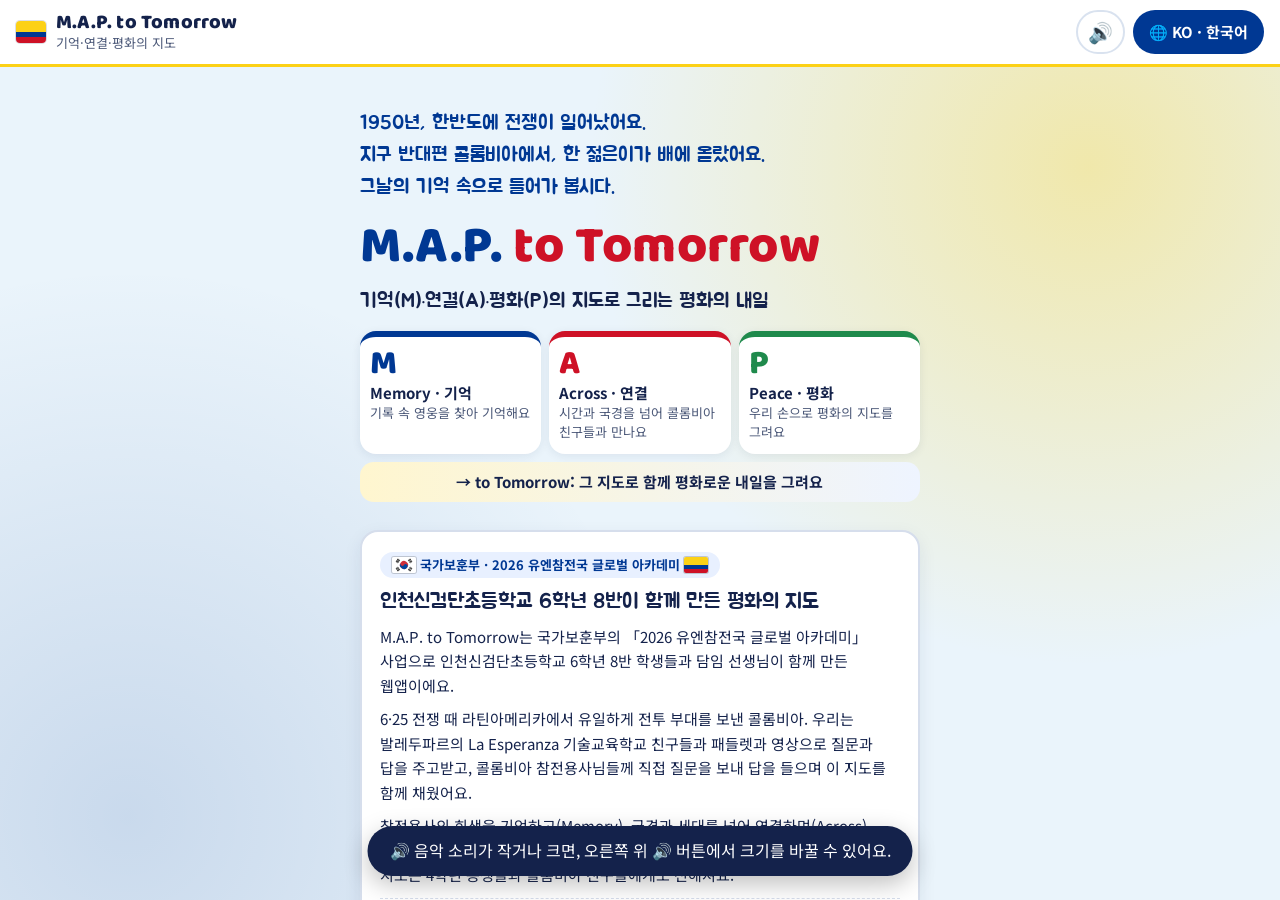
==== index.html @ f3460c9e "ver.2.4: 엔딩 크레딧(모둠·이름, 담임 선생님, M.A.P. 헌사)·카피라이트·태블릿 안내" ====
<!doctype html>
<html lang="ko">
<head>
  <meta charset="utf-8">
  <meta name="viewport" content="width=device-width, initial-scale=1, viewport-fit=cover">
  <title>M.A.P. to Tomorrow</title>
  <meta name="description" content="M.A.P. to Tomorrow (Memory · Across · Peace) — 인천상륙작전부터 콜롬비아대대의 전투, 서해와 인천 참전기념비까지 따라가며 평화의 지도를 완성하는 인터랙티브 지도 게임">
  <!-- 웹앱: 휴대폰·태블릿에서 '홈 화면에 추가'하면 앱처럼 열려요 -->
  <link rel="manifest" href="manifest.webmanifest">
  <link rel="icon" href="icon.svg" type="image/svg+xml">
  <meta name="theme-color" content="#003893">
  <meta name="mobile-web-app-capable" content="yes">
  <meta name="apple-mobile-web-app-title" content="M.A.P.">
  <link rel="preconnect" href="https://fonts.googleapis.com">
  <link rel="preconnect" href="https://fonts.gstatic.com" crossorigin>
  <link rel="stylesheet" href="https://fonts.googleapis.com/css2?family=Jua&family=Baloo+2:wght@600;800&family=Noto+Sans+KR:wght@400;700&display=swap">
  <link rel="stylesheet" href="css/style.css">
</head>
<body>
  <div id="app">
    <!-- 상단 바 -->
    <header class="topbar">
      <div class="brand">
        <span class="brand-flags" aria-hidden="true"><i class="f-y"></i><i class="f-b"></i><i class="f-r"></i></span>
        <div>
          <div class="brand-title">M.A.P. to Tomorrow</div>
          <div class="brand-sub" data-i18n="subtitle"></div>
        </div>
      </div>
      <div class="topbar-right">
        <button id="starChip" class="chip chip-star" type="button" hidden aria-live="polite"></button>
        <button id="cardChip" class="chip chip-card" type="button" hidden></button>
        <button id="codeChip" class="chip chip-code" type="button" hidden></button>
        <button id="playerChip" class="chip" type="button" hidden></button>
        <div class="lang-wrap">
          <button id="langBtn" class="lang-btn" type="button" hidden aria-haspopup="true" aria-expanded="false" aria-label="언어 / Idioma / Language"></button>
          <div id="langMenu" class="lang-menu" role="menu" hidden></div>
        </div>
      </div>
    </header>

    <!-- 시작 화면 -->
    <section id="startScreen" class="screen start" hidden>
      <div class="start-inner">
        <p class="narration" id="narration"></p>
        <h1 class="start-title"><span class="st-map">M.A.P.</span> <span class="st-to">to Tomorrow</span></h1>
        <p class="start-tagline" data-i18n="startTagline"></p>
        <!-- M.A.P.의 뜻 -->
        <div class="map-letters" id="mapLetters"></div>
        <p class="start-lead" data-i18n="startLead"></p>

        <!-- 이 기기에 저장된 여정 -->
        <div id="savedBox" class="saved-box" hidden>
          <h2 class="box-title" data-i18n="savedTitle"></h2>
          <ul id="savedList" class="saved-list"></ul>
        </div>

        <!-- 새로 시작: 닉네임 -->
        <form id="startForm" class="start-form" autocomplete="off" novalidate>
          <h2 class="box-title" data-i18n="newTitle"></h2>
          <label for="nickInput" data-i18n="nickLabel"></label>
          <input id="nickInput" name="nickname" type="text" autocomplete="off" spellcheck="false">
          <p class="nick-guide" data-i18n="nickGuide"></p>
          <p class="nick-guide report-note" id="reportNote" data-i18n="reportNote" hidden></p>
          <button id="startBtn" class="btn btn-go" type="submit" data-i18n="startBtn"></button>
          <p id="startError" class="form-error" role="alert"></p>
        </form>

        <!-- 이 게임을 만든 까닭 (M.A.P. to Tomorrow의 취지) -->
        <details class="fold about-fold" id="aboutFold" open>
          <summary data-i18n="aboutTitle"></summary>
          <div class="fold-body" id="aboutBody"></div>
        </details>

        <!-- 코드로 이어 하기 -->
        <details class="fold" id="resumeFold">
          <summary data-i18n="resumeTitle"></summary>
          <form id="resumeForm" class="fold-body" autocomplete="off" novalidate>
            <p class="fold-help" data-i18n="resumeHelp"></p>
            <label for="resumeNick" data-i18n="nickLabel"></label>
            <input id="resumeNick" type="text" autocomplete="off" spellcheck="false">
            <label for="resumeCode" data-i18n="codeLabel"></label>
            <input id="resumeCode" type="text" class="code-input" maxlength="9" autocomplete="off" autocapitalize="characters" spellcheck="false" placeholder="ABC-123">
            <button class="btn btn-blue" type="submit" data-i18n="resumeBtn"></button>
            <p id="resumeError" class="form-error" role="alert"></p>
          </form>
        </details>

        <!-- 선생님용 -->
        <details class="fold fold-quiet" id="teacherFold">
          <summary data-i18n="teacherOpen"></summary>
          <form id="teacherLogin" class="fold-body" autocomplete="off" novalidate>
            <p class="fold-help" data-i18n="teacherGuide"></p>
            <label for="teacherPw" data-i18n="password"></label>
            <input id="teacherPw" type="password" autocomplete="off">
            <button class="btn btn-ghost" type="submit" data-i18n="enter"></button>
            <p id="teacherError" class="form-error" role="alert"></p>
          </form>
        </details>

        <!-- © 만든 사람 -->
        <footer class="site-credit">© 2026 찐찐쌤 · <a href="https://jincerely.tistory.com" target="_blank" rel="noopener">jincerely.tistory.com</a></footer>
      </div>
    </section>

    <!-- 선생님 화면 -->
    <section id="teacherScreen" class="screen teacher" hidden>
      <div class="teacher-inner">
        <button id="teacherBack" class="text-link" type="button" data-i18n="back"></button>
        <h1 class="t-title" data-i18n="teacherTitle"></h1>
        <p class="t-help" data-i18n="teacherNote"></p>

        <!-- 학생 결과 모으기 -->
        <section class="t-card">
          <h2 data-i18n="rosterTitle"></h2>
          <p class="t-help" data-i18n="rosterGuide"></p>
          <form id="rosterForm" class="roster-form" autocomplete="off" novalidate>
            <input id="rosterNick" type="text" aria-label="닉네임" spellcheck="false">
            <input id="rosterCode" type="text" class="code-input" aria-label="코드" autocapitalize="characters" spellcheck="false" placeholder="ABC-123">
            <button class="btn btn-blue" type="submit" data-i18n="rosterAdd"></button>
          </form>
          <p id="rosterError" class="form-error" role="alert"></p>
          <div id="rosterTable" class="table-wrap"></div>
          <div class="t-buttons">
            <button id="rosterCopy" class="btn btn-ghost" type="button" data-i18n="rosterCopy"></button>
            <button id="rosterClear" class="btn btn-ghost" type="button" data-i18n="rosterClear"></button>
          </div>
        </section>

        <!-- 이 기기의 방명록 -->
        <section class="t-card">
          <h2 data-i18n="deviceGbTitle"></h2>
          <p class="t-help" data-i18n="deviceGbGuide"></p>
          <div class="t-buttons">
            <button id="gbOpenT" class="btn btn-ghost" type="button" data-i18n="gbOpen"></button>
            <button id="gbCopyAll" class="btn btn-ghost" type="button" data-i18n="gbCopyAll"></button>
            <button id="gbDownload" class="btn btn-ghost" type="button" data-i18n="gbDownload"></button>
          </div>
        </section>

        <!-- 작전 지점 미리 보기 -->
        <section class="t-card">
          <h2 data-i18n="previewTitle"></h2>
          <p class="t-help" data-i18n="previewGuide"></p>
          <div id="previewList" class="preview-list"></div>
        </section>

        <!-- 기록 관리 -->
        <section class="t-card">
          <h2 data-i18n="manageTitle"></h2>
          <p id="savedCount" class="t-help"></p>
          <div class="t-buttons">
            <button id="clearDevice" class="btn btn-ghost" type="button" data-i18n="clearDevice"></button>
          </div>
          <div id="confirmBox" class="confirm-box" hidden></div>
          <details class="fold fold-quiet">
            <summary data-i18n="pwMakeTitle"></summary>
            <div class="fold-body">
              <label for="pwNew" data-i18n="pwNew"></label>
              <input id="pwNew" type="text" autocomplete="off">
              <p id="pwHashOut" class="t-help"></p>
            </div>
          </details>
        </section>
      </div>
    </section>

    <!-- 게임 화면: 지도 + 여정 패널 -->
    <main id="gameScreen" class="screen game" hidden>
      <div class="map-wrap">
        <svg id="map" viewBox="30 330 560 670" role="img" aria-label="지도"></svg>
        <svg id="world" class="world" viewBox="0 0 800 304" role="img" aria-label="세계 지도" hidden></svg>
        <svg id="incheon" class="world" viewBox="70 200 660 600" role="img" aria-label="인천 지도" hidden></svg>
        <!-- 전쟁 흐름 설명 (① 작전 지점 타임라인에서만) -->
        <div id="mapCaption" class="map-caption" hidden></div>
        <button id="mapHome" class="map-home" type="button" hidden aria-label="지도 전체 보기">⤢</button>
        <!-- 🗺️ 전체 지도: 장소마다 전투 이름과 영웅 카드가 떠 있어요 -->
        <button id="atlasBtn" class="atlas-btn" type="button"></button>
        <div id="atlasLayer" class="atlas-layer" hidden></div>
        <p id="atlasHint" class="atlas-hint" hidden></p>
        <!-- 길잡이 비둘기 '파스(Paz)' -->
        <div id="guide" class="guide" aria-live="polite">
          <span class="guide-bird" aria-hidden="true">🕊️</span>
          <p id="guideText" class="guide-bubble"></p>
        </div>
      </div>

      <!-- 작전 지점 카드: 지도 옆(휴대폰은 지도 아래)에 붙어서 열려요 -->
      <section id="stationSheet" class="station-panel" hidden aria-labelledby="sheetTitle">
        <header class="sheet-head">
          <span id="sheetNum" class="sheet-num"></span>
          <h2 id="sheetTitle"></h2>
          <button id="sheetClose" class="icon-btn" type="button" aria-label="닫기">✕</button>
        </header>
        <div id="sheetBody" class="sheet-body"></div>
        <footer class="sheet-foot">
          <button id="prevBtn" class="btn btn-ghost" type="button"></button>
          <div id="dots" class="dots" aria-hidden="true"></div>
          <button id="nextBtn" class="btn btn-go" type="button"></button>
        </footer>
      </section>

      <aside class="panel">
        <div id="nowCard" class="now-card"></div>
        <button id="guestbookBtn" class="btn btn-ghost gb-btn" type="button" data-i18n="guestbookBtn"></button>
        <div class="progress-row">
          <span data-i18n="pieceLabel"></span>
          <span id="progressText" class="progress-text"></span>
        </div>
        <div class="progress-bar"><i id="progressFill"></i></div>
        <!-- 🔑 열쇠 낱말: 지도 조각 2개마다 하나씩 → 6개로 '내일의 문'을 열어요 -->
        <div id="keyRow" class="key-row" hidden></div>
        <div id="stationList" class="station-list"></div>
      </aside>
    </main>

    <!-- 엔딩: 내 예상 vs 진짜 답 -->
    <section id="endingScreen" class="screen ending" hidden>
      <div class="ending-scroll">
        <div id="endingBody" class="ending-inner"></div>
      </div>
      <footer class="ending-foot">
        <button id="endPrev" class="btn btn-ghost" type="button"></button>
        <div id="endDots" class="dots" aria-hidden="true"></div>
        <button id="endNext" class="btn btn-go" type="button"></button>
      </footer>
    </section>

    <!-- 방명록 / 나의 여정 코드 (작은 창) -->
    <section id="infoSheet" class="sheet" hidden role="dialog" aria-modal="true" aria-labelledby="infoTitle">
      <div class="sheet-inner">
        <header class="sheet-head">
          <span id="infoIcon" class="sheet-num gb-icon" aria-hidden="true"></span>
          <h2 id="infoTitle"></h2>
          <button id="infoClose" class="icon-btn" type="button" aria-label="닫기">✕</button>
        </header>
        <div id="infoBody" class="sheet-body"></div>
      </div>
    </section>

    <div id="toast" class="toast" role="status" aria-live="polite" hidden></div>
  </div>

  <script src="js/data.js"></script>
  <script src="js/data-en.js"></script>
  <script src="js/filter.js"></script>
  <script src="js/app.js"></script>
</body>
</html>
---- css/style.css ----
/* M.A.P. to Tomorrow — 밝은 보드게임 톤. 콜롬비아 국기(노랑·파랑·빨강) + 태극(빨강·파랑) */
:root {
  color-scheme: light;
  --ink: #14224b;
  --ink-soft: #4b5878;
  --paper: #ffffff;
  --ground: #eaf4fb;
  --sea: #bfe0f2;
  --sea-line: #9fcde9;
  --land: #fff3c4;
  --land-edge: #e3b93a;
  --co-yellow: #fcd116;
  --co-blue: #003893;
  --co-red: #ce1126;
  --tk-red: #cd2e3a;
  --tk-blue: #0047a0;
  --ok: #1f8a4c;
  --ok-bg: #e3f6ea;
  --no: #b3261e;
  --no-bg: #fde8e6;
  --locked: #b8c2d6;
  --war-red: #c8102e;
  --war-blue: #0047a0;
  --line: #d9e2ef;
  --radius: 18px;
  --display: 'Jua', 'Baloo 2', 'Noto Sans KR', system-ui, sans-serif;
  --body: 'Noto Sans KR', system-ui, -apple-system, 'Segoe UI', sans-serif;
}
:lang(es), :lang(en) { --display: 'Baloo 2', 'Jua', system-ui, sans-serif; }

* { box-sizing: border-box; }
html, body { height: 100%; }
body {
  margin: 0;
  background: var(--ground);
  color: var(--ink);
  font-family: var(--body);
  font-size: 18px;
  line-height: 1.6;
  word-break: keep-all;          /* 한국어 단어 중간에서 줄이 바뀌지 않게 */
  overflow-wrap: anywhere;
  -webkit-tap-highlight-color: transparent;
}
[hidden] { display: none !important; }
button, input { font: inherit; color: inherit; }
button { cursor: pointer; }
:focus-visible { outline: 3px solid var(--co-blue); outline-offset: 3px; }

#app { height: 100%; display: flex; flex-direction: column; }

/* ---------- 상단 바 ---------- */
.topbar {
  flex: none;
  display: flex; align-items: center; justify-content: space-between; gap: 12px;
  padding: calc(10px + env(safe-area-inset-top, 0px)) 16px 10px;
  background: var(--paper);
  border-bottom: 3px solid var(--co-yellow);
  position: relative; z-index: 5;
}
.brand { display: flex; align-items: center; gap: 10px; min-width: 0; }
.brand-flags { display: grid; grid-template-rows: 2fr 1fr 1fr; width: 30px; height: 22px; border-radius: 4px; overflow: hidden; flex: none; box-shadow: 0 0 0 1px rgba(20,34,75,.15); }
.brand-flags i { display: block; }
.f-y { background: var(--co-yellow); } .f-b { background: var(--co-blue); } .f-r { background: var(--co-red); }
.brand-title { font-family: 'Baloo 2', var(--display); font-weight: 800; font-size: 20px; line-height: 1.1; letter-spacing: .01em; }
.brand-sub { font-size: 13px; color: var(--ink-soft); white-space: nowrap; overflow: hidden; text-overflow: ellipsis; }
.topbar-right { display: flex; align-items: center; gap: 8px; flex: none; }
.chip {
  border: 2px solid var(--line); background: var(--paper); border-radius: 999px;
  padding: 6px 14px; font-size: 15px; min-height: 44px;
}
.lang-btn {
  border: 0; border-radius: 999px; min-height: 44px; padding: 6px 16px;
  background: var(--co-blue); color: #fff; font-weight: 700; font-size: 15px;
}

/* 🔊 소리 켜기/끄기 */
.sound-btn {
  border: 2px solid var(--line, #d6deec); border-radius: 999px; min-height: 44px; min-width: 44px; padding: 0 10px;
  background: var(--paper, #fff); font-size: 20px; line-height: 1; cursor: pointer; flex: none;
}
.sound-btn[aria-pressed="false"] { opacity: .65; }

/* ---------- 공통 버튼 ---------- */
.btn {
  border: 0; border-radius: 999px; min-height: 56px; padding: 10px 24px;
  font-family: var(--display); font-size: 21px; line-height: 1.2;
  display: inline-flex; align-items: center; justify-content: center; gap: 8px;
  transition: transform .12s ease, box-shadow .12s ease;
}
.btn:active { transform: translateY(2px); }
.btn-go { background: var(--co-yellow); color: var(--ink); box-shadow: 0 4px 0 #c9a40b; }
.btn-go:active { box-shadow: 0 2px 0 #c9a40b; }
.btn-blue { background: var(--co-blue); color: #fff; box-shadow: 0 4px 0 #00225c; }
.btn-ghost { background: transparent; color: var(--ink-soft); border: 2px solid var(--line); }
.btn[disabled] { opacity: .35; pointer-events: none; }
.icon-btn { width: 48px; height: 48px; border-radius: 50%; border: 0; background: var(--ground); font-size: 20px; flex: none; }

/* ---------- 시작 화면 ---------- */
.screen { flex: 1; min-height: 0; }
.start {
  overflow-y: auto;
  padding-inline: 16px;
  background:
    radial-gradient(circle at 85% 12%, rgba(252,209,22,.35), transparent 38%),
    radial-gradient(circle at 10% 90%, rgba(0,56,147,.14), transparent 40%),
    var(--ground);
}
.start-inner { max-width: 560px; margin: 0 auto; padding-block: 40px 56px; display: flex; flex-direction: column; gap: 14px; }
.narration {
  font-family: var(--display); font-size: 20px; color: var(--co-blue); margin: 0; min-height: 3.4em;
  white-space: pre-line;
}
.narration span { opacity: 0; animation: fadeUp .9s ease forwards; display: inline; }
.start-title { font-family: var(--display); font-size: clamp(34px, 7vw, 52px); line-height: 1.15; margin: 0; text-wrap: balance; font-weight: 400; }
.start-lead { margin: 0; color: var(--ink-soft); }
/* 메인 제목 M.A.P. to Tomorrow */
.start-title { font-family: 'Baloo 2', var(--display); font-weight: 800; letter-spacing: .01em; }
.st-map { color: var(--co-blue); }
.st-to { color: var(--co-red); }
.start-tagline { margin: -6px 0 0; font-family: var(--display); font-size: 20px; color: var(--ink); }
/* M.A.P.의 뜻: 글자 카드 세 장 + to Tomorrow */
.map-letters { display: grid; grid-template-columns: repeat(3, 1fr); gap: 8px; }
.ml {
  background: var(--paper); border-radius: 16px; padding: 10px 10px 12px; box-shadow: 0 2px 10px rgba(20,34,75,.08);
  border-top: 6px solid var(--c); display: flex; flex-direction: column; gap: 2px; min-width: 0;
}
.ml b { font-family: 'Baloo 2', sans-serif; font-weight: 800; font-size: 34px; line-height: 1; color: var(--c); }
.ml strong { font-size: 15px; line-height: 1.3; }
.ml span { font-size: 13px; line-height: 1.45; color: var(--ink-soft); }
.ml-to {
  grid-column: 1 / -1; background: linear-gradient(90deg, #fff6cf, #eef4ff); border-radius: 14px; padding: 8px 14px;
  font-size: 15px; font-weight: 700; text-align: center;
}
.about-fold summary { font-weight: 700; }
.about-body p { margin: 0 0 10px; line-height: 1.7; }
.about-body ul { margin: 0 0 6px; padding-left: 1.2em; }
.about-body li { margin-bottom: 4px; }
@media (max-width: 480px) {
  .map-letters { gap: 6px; }
  .ml { padding: 8px 8px 10px; border-top-width: 5px; }
  .ml b { font-size: 26px; }
  .ml strong { font-size: 12.5px; }
  .ml span { font-size: 12px; line-height: 1.4; }
  .ml-to { font-size: 13px; }
  .start-tagline { font-size: 17px; }
}
.start-form {
  margin-top: 8px; background: var(--paper); border-radius: var(--radius); padding: 22px;
  display: flex; flex-direction: column; gap: 10px; box-shadow: 0 10px 30px rgba(20,34,75,.08);
}
.start-form label, .start-form .label { font-weight: 700; font-size: 16px; }
.start-form input[type=text] {
  border: 2px solid var(--line); border-radius: 14px; padding: 12px 14px; font-size: 20px; min-height: 56px; width: 100%;
}
.start-form input[type=text]:focus { border-color: var(--co-blue); outline: none; }
.start-form input.is-error, .code-input.is-error { border-color: var(--no); animation: shake .4s; }
@keyframes shake { 25% { transform: translateX(-6px); } 75% { transform: translateX(6px); } }
.nick-guide { margin: 0 0 6px; font-size: 14px; color: var(--ink-soft); line-height: 1.5; }
.form-error { color: var(--no); margin: 0; min-height: 1.4em; font-size: 15px; }
.box-title { margin: 0 0 4px; font-family: var(--display); font-weight: 400; font-size: 22px; }
.code-input { font-family: 'Baloo 2', var(--body); font-weight: 800; letter-spacing: .18em; text-transform: uppercase; font-size: 22px !important; }

/* 이 기기에 저장된 여정 */
.saved-box { background: var(--paper); border-radius: var(--radius); padding: 18px 22px; box-shadow: 0 10px 30px rgba(20,34,75,.08); }
.saved-list { list-style: none; margin: 6px 0 0; padding: 0; display: flex; flex-direction: column; gap: 8px; }
.saved-list li { display: flex; align-items: center; gap: 12px; flex-wrap: wrap; padding: 8px 0; border-top: 1px solid var(--line); }
.saved-list li:first-child { border-top: 0; }
.saved-nick { font-family: var(--display); font-size: 21px; }
.saved-meta { color: var(--ink-soft); font-size: 14px; flex: 1; font-variant-numeric: tabular-nums; }

/* 접었다 펴는 상자 (코드로 이어 하기 · 선생님용) */
.fold { background: var(--paper); border-radius: var(--radius); padding: 4px 22px; }
.fold > summary { cursor: pointer; min-height: 52px; display: flex; align-items: center; font-weight: 700; font-size: 17px; list-style: none; }
.fold > summary::-webkit-details-marker { display: none; }
.fold > summary::after { content: '▾'; margin-left: auto; color: var(--ink-soft); }
.fold[open] > summary::after { content: '▴'; }
.fold-quiet { background: transparent; padding-inline: 4px; }
.fold-quiet > summary { color: var(--ink-soft); font-weight: 400; font-size: 15px; }
.fold-body { display: flex; flex-direction: column; gap: 8px; padding-bottom: 18px; }
.fold-body label { font-weight: 700; font-size: 15px; }
.fold-body input { border: 2px solid var(--line); border-radius: 14px; padding: 10px 14px; font-size: 18px; min-height: 52px; width: 100%; }
.fold-body input:focus { border-color: var(--co-blue); outline: none; }
.fold-help { margin: 0; font-size: 15px; color: var(--ink-soft); }
.text-link { border: 0; background: none; color: var(--co-blue); font-weight: 700; padding: 8px 0; min-height: 44px; text-align: left; }

/* 상단 코드 칩 */
.chip-code { border-color: var(--co-yellow); background: #fffbea; font-weight: 700; }

/* 알림 */
.toast {
  position: fixed; left: 50%; bottom: calc(24px + env(safe-area-inset-bottom, 0px)); transform: translateX(-50%); z-index: 40;
  background: var(--ink); color: #fff; border-radius: 999px; padding: 12px 22px; font-size: 16px; max-width: calc(100% - 32px);
  box-shadow: 0 8px 24px rgba(0,0,0,.25); animation: fadeUp .25s ease; text-align: center;
}
.btn-sm { min-height: 44px; font-size: 16px; padding: 6px 16px; box-shadow: none; }
.btn-danger { background: var(--no); color: #fff; }

@keyframes fadeUp { from { opacity: 0; transform: translateY(6px); } to { opacity: 1; transform: none; } }

/* ---------- 게임 화면 ---------- */
.game { display: grid; grid-template-columns: minmax(0, 1fr) 380px; grid-template-areas: 'map side'; overflow: hidden; /* 패널이 미끄러져 들어올 때 가로 스크롤이 번쩍이지 않게 */ }
.game.is-open { grid-template-columns: minmax(0, 1fr) min(460px, 42vw); }
.game.is-open .panel { display: none; }
.map-wrap { grid-area: map; position: relative; overflow: hidden; min-height: 0; min-width: 0; display: flex; align-items: center; justify-content: center; padding: 8px; background: var(--sea); }
#map, #world { width: 100%; height: 100%; max-height: 100%; display: block; }
.map-wrap.show-world #map { display: none; }
.world { animation: fadeIn .5s ease; position: absolute; inset: 8px; width: calc(100% - 16px) !important; height: calc(100% - 16px) !important; }
.panel, .station-panel { grid-area: side; }
.panel {
  min-height: 0; overflow-y: auto; background: var(--paper);
  border-left: 1px solid var(--line);
  padding: 18px 16px 24px; display: flex; flex-direction: column; gap: 12px;
}

/* 지도 요소 */
.m-sea { fill: var(--sea); }
.m-land { fill: var(--land); stroke: var(--land-edge); stroke-width: 2.5; stroke-linejoin: round; }
.m-line38 { stroke: var(--ink-soft); stroke-width: 2; stroke-dasharray: 3 7; fill: none; opacity: .55; }
.m-dmz { stroke: var(--tk-red); stroke-width: 3; stroke-dasharray: 10 6; fill: none; opacity: .5; }
.m-text { font-family: var(--body); font-size: 15px; fill: var(--ink-soft); font-weight: 700; }
.m-text.small { font-size: 13px; font-weight: 400; }
.m-sea-name { font-family: var(--display); font-size: 20px; fill: #6aa6cf; letter-spacing: .15em; }
.m-route { fill: none; stroke: var(--locked); stroke-width: 5; stroke-dasharray: 2 12; stroke-linecap: round; }
.m-route-pro { stroke: var(--tk-blue); opacity: .55; stroke-width: 4; stroke-dasharray: 8 8; }
.m-stop.ch-prologue.done circle.dot { fill: var(--tk-blue); }
.m-stop.open circle.dot { fill: var(--ink-soft); }
.m-route-done { fill: none; stroke: var(--co-red); stroke-width: 5; stroke-linecap: round; stroke-linejoin: round; }
.m-voyage { fill: none; stroke: var(--co-blue); stroke-width: 4; stroke-dasharray: 10 8; opacity: .7; }

.m-stop { cursor: pointer; }
.m-stop circle.dot { stroke: #fff; stroke-width: 4; transition: fill .3s; }
.m-stop.locked { cursor: default; }
.m-stop.locked circle.dot { fill: var(--locked); }
.m-stop.done circle.dot { fill: var(--co-blue); }
.m-stop.next circle.dot { fill: var(--co-red); }
.m-stop .num { font-family: 'Baloo 2', var(--body); font-weight: 800; font-size: 17px; fill: #fff; text-anchor: middle; dominant-baseline: central; pointer-events: none; }
.m-stop .ring { fill: none; stroke: var(--co-yellow); stroke-width: 5; opacity: 0; }
.m-stop.next .ring { animation: pulse 1.6s ease-out infinite; }
.m-label { font-family: var(--display); font-size: 17px; fill: var(--ink); paint-order: stroke; stroke: rgba(255,255,255,.95); stroke-width: 5px; stroke-linejoin: round; pointer-events: none; }
.m-stop.locked + .m-label, .m-label.locked { fill: #8792ab; }
@keyframes pulse { 0% { opacity: .9; r: 20; } 100% { opacity: 0; r: 36; } }

#token { transition: transform 1.1s cubic-bezier(.5,0,.3,1); pointer-events: none; }

/* 지금 보는 작전 지점 강조 */
.m-focus { fill: none; stroke: var(--co-yellow); stroke-width: 6; animation: focusPulse 1.4s ease-in-out infinite; pointer-events: none; }
@keyframes focusPulse { 50% { stroke-width: 10; opacity: .6; } }
.m-focus-label { font-size: 15px; }

/* 🔍 인천 돋보기 */
.lens { cursor: default; }
.lens.open { cursor: pointer; }
.lens-sea { fill: var(--sea); }
.lens-land { fill: #ece8dc; stroke: #cfc6a8; stroke-width: 4; }
.lens.done .lens-land { fill: var(--land); stroke: var(--land-edge); }
.lens-pin { fill: var(--locked); stroke: #fff; stroke-width: 8; }
.lens-star { fill: #d8d2c0; stroke: #fff; stroke-width: 4; }
.lens.done .lens-star { fill: var(--co-yellow); stroke: var(--co-blue); }
.lens-ring { fill: none; stroke: var(--ink-soft); stroke-width: 4; }
.lens.open .lens-ring { stroke: var(--co-red); stroke-width: 5; }
.lens.done .lens-ring { stroke: var(--co-blue); }
.lens.open:hover .lens-ring, .lens.open:focus-visible .lens-ring { stroke-width: 8; }
.lens-line { stroke: var(--ink-soft); stroke-width: 2; stroke-dasharray: 4 5; }
.lens-label { font-weight: 700; }
#map.finding .lens { display: none; }

/* ① 전쟁 흐름 */
.war-phase { animation: fadeIn .6s ease; pointer-events: none; }
.war-zone { fill: rgba(200, 16, 46, .30); }
.war-line-casing { fill: none; stroke: #fff; stroke-width: 9; stroke-linecap: round; stroke-linejoin: round; opacity: .9; }
.war-line { fill: none; stroke: var(--war-red); stroke-width: 5; stroke-linecap: round; stroke-linejoin: round; }
.war-line.fight { stroke-dasharray: 3 9; stroke-width: 6; }
.war-line.final { stroke: var(--ink); stroke-width: 5; }
.war-arrow { fill: none; stroke-width: 8; stroke-linecap: round; opacity: .9; }
.war-arrow.red { stroke: var(--war-red); }
.war-arrow.blue { stroke: var(--war-blue); }
.map-caption {
  position: absolute; left: 12px; bottom: 12px; right: 72px; max-width: 360px; z-index: 2;
  background: rgba(255,255,255,.95); border-radius: 16px; padding: 10px 14px; box-shadow: 0 6px 20px rgba(20,34,75,.15);
  display: flex; flex-direction: column; gap: 2px; animation: fadeUp .3s ease;
}
.map-caption b { font-family: var(--display); font-weight: 400; font-size: 19px; color: var(--war-red); }
.map-caption > span:not(.legend) { font-size: 15px; line-height: 1.45; }
.legend { display: flex; align-items: center; flex-wrap: wrap; gap: 6px; font-size: 12px; color: var(--ink-soft); margin-top: 4px; }
.legend i { display: inline-block; }
.lg-zone { width: 14px; height: 14px; border-radius: 3px; background: rgba(200,16,46,.30); }
.lg-line { width: 18px; height: 4px; border-radius: 2px; background: var(--war-red); margin-left: 6px; }
.map-home {
  position: absolute; right: 12px; bottom: 12px; z-index: 2; width: 48px; height: 48px; border-radius: 50%; border: 0;
  background: var(--paper); box-shadow: 0 4px 14px rgba(20,34,75,.2); font-size: 22px;
}

/* ② 인천 확대 지도 — 친구들이 조사한 5대 작전 */
.i-place { font-family: var(--display); font-size: 24px; fill: #8a6d12; }
.i-city { font-family: var(--display); font-size: 34px; fill: var(--ink-soft); letter-spacing: .2em; }
.i-note { font-family: var(--body); font-weight: 700; font-size: 18px; fill: var(--ink-soft); paint-order: stroke; stroke: rgba(255,255,255,.9); stroke-width: 4px; }
.i-route { fill: none; stroke: var(--locked); stroke-width: 4; stroke-dasharray: 2 10; stroke-linecap: round; }
.i-seoul { fill: none; stroke: var(--ink-soft); stroke-width: 3; stroke-dasharray: 8 6; }
.i-memorial { fill: var(--co-yellow); stroke: var(--co-blue); stroke-width: 2; }
.op-pin { cursor: pointer; }
.op-pin .op-dot { stroke: #fff; stroke-width: 4; }
.op-pin .op-ring { fill: none; stroke: var(--co-yellow); stroke-width: 6; opacity: 0; }
.op-pin.sel .op-ring { opacity: 1; animation: focusPulse 1.4s ease-in-out infinite; }
.op-pin .num { font-family: 'Baloo 2', var(--body); font-weight: 800; font-size: 18px; fill: #fff; text-anchor: middle; dominant-baseline: central; pointer-events: none; }
.op-name { font-size: 22px; }
.op-pin:not(.sel) .op-name { opacity: .8; font-size: 19px; }
#opFx > * { animation: fadeIn .5s ease; pointer-events: none; }
.fx-spy { fill: rgba(0,56,147,.10); stroke: var(--co-blue); stroke-width: 3; stroke-dasharray: 6 6; }
.fx-look { fill: none; stroke: var(--co-blue); stroke-width: 3; stroke-dasharray: 2 8; stroke-linecap: round; }
.fx-beam { fill: rgba(252,209,22,.35); stroke: none; }
.fx-fleet { fill: none; stroke: var(--war-red); stroke-width: 6; stroke-linecap: round; stroke-dasharray: 14 10; animation: fleet 1.2s linear infinite; }
@keyframes fleet { to { stroke-dashoffset: -24; } }
.fx-land { fill: rgba(200,16,46,.18); stroke: var(--war-red); stroke-width: 4; }
.fx-advance { fill: none; stroke: var(--war-blue); stroke-width: 8; stroke-linecap: round; }
.fx-blockade { fill: none; stroke: var(--co-blue); stroke-width: 6; stroke-dasharray: 3 9; stroke-linecap: round; }

/* 작전 목록 + 카드 */
.ops-list { list-style: none; margin: 0 0 6px; padding: 0; display: flex; flex-direction: column; gap: 6px; }
.ops-list button {
  width: 100%; display: flex; align-items: center; gap: 10px; text-align: left; min-height: 52px;
  padding: 6px 12px; border-radius: 14px; border: 2px solid transparent; background: var(--ground);
}
.ops-list button[aria-pressed=true] { background: #fff; border-color: var(--co-red); }
.ops-list .n { width: 30px; height: 30px; border-radius: 50%; color: #fff; display: grid; place-items: center; flex: none; font-family: 'Baloo 2', var(--body); font-weight: 800; }
.ops-list .t { flex: 1; font-weight: 700; font-size: 16px; line-height: 1.3; display: flex; flex-direction: column; }
.ops-list small { font-weight: 400; font-size: 13px; color: var(--ink-soft); }
.ops-list .ck { color: var(--ok); font-weight: 700; }
.op-card { position: relative; margin-top: 10px; border-radius: 20px; padding: 18px 18px 16px; background: #fffbea; border: 3px solid var(--co-yellow); animation: fadeUp .3s ease; }
.op-card .op-num { position: absolute; right: 14px; top: -14px; width: 36px; height: 36px; border-radius: 50%; background: var(--op); color: #fff; display: grid; place-items: center; font-family: 'Baloo 2', var(--body); font-weight: 800; font-size: 18px; border: 3px solid #fff; }
.op-card h3 { margin: 0 0 8px; font-family: var(--display); font-weight: 400; font-size: 24px; line-height: 1.3; padding-right: 30px; }
.op-card .facts { margin-bottom: 10px; }
.op-card > p { margin: 0; font-size: 18px; line-height: 1.75; }
.op-card h4 { margin: 14px 0 6px; font-size: 16px; }
.op-heroes { list-style: none; margin: 0; padding: 0; display: flex; flex-direction: column; gap: 6px; }
.op-heroes li { background: var(--paper); border-radius: 12px; padding: 8px 12px; display: flex; flex-direction: column; }
.op-heroes b { font-family: var(--display); font-weight: 400; font-size: 18px; color: var(--co-blue); }
.op-heroes span { font-size: 15px; line-height: 1.5; }
.op-by { margin: 12px 0 4px !important; font-size: 14px !important; font-weight: 700; }
.op-works { display: flex; flex-wrap: wrap; gap: 6px; }
.op-works a { font-size: 13px; font-weight: 700; color: var(--co-blue); background: var(--paper); border-radius: 999px; padding: 4px 10px; text-decoration: none; border: 1px solid var(--line); }

/* ③ 세계 지도 */
.w-sea { fill: var(--sea); }
.w-land { fill: var(--land); stroke: var(--land-edge); stroke-width: 1.2; stroke-linejoin: round; }
.w-korea { fill: var(--tk-blue); }
.w-colombia { fill: var(--co-yellow); stroke: var(--co-blue); stroke-width: 3; }
.w-ocean { font-family: var(--display); font-size: 18px; fill: #6aa6cf; letter-spacing: .2em; }
.w-route-bg { fill: none; stroke: var(--locked); stroke-width: 2.5; stroke-dasharray: 3 7; stroke-linecap: round; }
.w-route { fill: none; stroke: var(--co-red); stroke-width: 3.5; stroke-linecap: round; }
.w-label { font-family: var(--display); font-size: 15px; fill: var(--ink); paint-order: stroke; stroke: rgba(255,255,255,.95); stroke-width: 4px; }
.w-dist { font-family: var(--body); font-weight: 700; font-size: 12px; fill: var(--ink-soft); }
.w-ship-bg { fill: #fff; stroke: var(--ink); stroke-width: 1.5; }
.w-ship-icon { font-size: 13px; }

/* 패널 */
.now-card {
  border-radius: var(--radius); padding: 18px; background: var(--co-blue); color: #fff;
  display: flex; flex-direction: column; gap: 8px;
  background-image: linear-gradient(135deg, rgba(255,255,255,.08) 0 25%, transparent 25% 50%, rgba(255,255,255,.08) 50% 75%, transparent 75%);
  background-size: 24px 24px;
}
.now-card .eyebrow { font-size: 14px; letter-spacing: .06em; opacity: .85; }
.now-card h3 { margin: 0; font-family: var(--display); font-weight: 400; font-size: 27px; line-height: 1.2; text-wrap: balance; }
.now-card .meta { font-size: 15px; opacity: .9; }
.now-card .btn { margin-top: 6px; }
.progress-row { display: flex; justify-content: space-between; font-weight: 700; font-size: 15px; color: var(--ink-soft); }
.progress-text { font-variant-numeric: tabular-nums; }
.progress-bar { height: 10px; border-radius: 99px; background: var(--ground); overflow: hidden; }
.progress-bar i { display: block; height: 100%; width: 0; background: linear-gradient(90deg, var(--co-yellow), var(--co-red)); border-radius: 99px; transition: width .6s ease; }
.gb-btn { min-height: 50px; font-size: 18px; }
.station-list { display: flex; flex-direction: column; gap: 6px; }
.station-list ol { list-style: none; margin: 0; padding: 0; display: flex; flex-direction: column; gap: 6px; }
.ch-title { margin: 8px 0 0; font-size: 14px; letter-spacing: .06em; color: var(--ink-soft); display: flex; align-items: center; gap: 8px; }
.ch-title::before { content: ''; width: 22px; height: 0; border-top: 4px dotted var(--tk-blue); }
.ch-title.ch-journey::before { border-top: 4px solid var(--co-red); }
.ch-title.ch-incheon::before { border-top: 4px solid var(--tk-red); }
.ch-title.ch-return::before { border-top: 4px solid var(--co-blue); }
.station-list .qmark { color: var(--co-blue); font-weight: 700; }
.station-list button {
  width: 100%; display: flex; align-items: center; gap: 12px; text-align: left;
  min-height: 52px; padding: 8px 12px; border-radius: 14px; border: 2px solid transparent; background: var(--ground);
}
.station-list button[disabled] { opacity: .5; cursor: default; }
.station-list .n {
  width: 32px; height: 32px; border-radius: 50%; display: grid; place-items: center; flex: none;
  font-family: 'Baloo 2', var(--body); font-weight: 800; color: #fff; background: var(--locked); font-size: 16px;
}
.station-list .done .n { background: var(--co-blue); }
.station-list .next { border-color: var(--co-red); background: #fff; }
.station-list .next .n { background: var(--co-red); }
.station-list .t { flex: 1; min-width: 0; font-weight: 700; font-size: 16px; line-height: 1.3; }
.station-list .d { font-size: 13px; color: var(--ink-soft); font-weight: 400; display: block; }
.station-list .ck { color: var(--ok); font-weight: 700; }

/* ---------- 작전 지점 카드 ---------- */
.sheet {
  position: fixed; inset: 0; z-index: 20; background: rgba(20,34,75,.55);
  display: flex; align-items: center; justify-content: center;
  padding: max(12px, env(safe-area-inset-top, 0px)) 12px max(12px, env(safe-area-inset-bottom, 0px));
  animation: fadeIn .2s ease;
}
@keyframes fadeIn { from { opacity: 0; } }
.sheet-inner {
  width: 100%; max-width: 760px; height: min(680px, 100%); /* 단계가 바뀌어도 버튼 위치 고정 */
  background: var(--paper); border-radius: 24px; display: flex; flex-direction: column; overflow: hidden;
  box-shadow: 0 20px 60px rgba(0,0,0,.25);
  animation: rise .28s cubic-bezier(.2,.8,.3,1);
}
@keyframes rise { from { transform: translateY(24px); opacity: .4; } }
.sheet-head { display: flex; align-items: center; gap: 12px; padding: 14px 14px 12px 18px; border-bottom: 1px solid var(--line); }
.sheet-num {
  width: 40px; height: 40px; border-radius: 50%; background: var(--co-red); color: #fff; flex: none;
  display: grid; place-items: center; font-family: 'Baloo 2', var(--body); font-weight: 800; font-size: 20px;
}
.sheet-head h2 { margin: 0; flex: 1; min-width: 0; font-family: var(--display); font-weight: 400; font-size: 25px; line-height: 1.25; text-wrap: balance; }
.sheet-body { flex: 1; min-height: 0; overflow-y: auto; padding: 22px 22px 26px; }
.sheet-foot { display: flex; align-items: center; justify-content: space-between; gap: 10px; padding: 12px 14px calc(12px + env(safe-area-inset-bottom, 0px)); border-top: 1px solid var(--line); }
.sheet-foot .btn { min-width: 120px; }
.dots { display: flex; gap: 6px; flex-wrap: wrap; justify-content: center; }
.dots i { width: 10px; height: 10px; border-radius: 50%; background: var(--line); }
.dots i.on { background: var(--co-red); width: 24px; border-radius: 6px; }

/* 카드 종류 */
.kicker { display: inline-flex; align-items: center; gap: 6px; font-size: 14px; font-weight: 700; letter-spacing: .06em; color: var(--co-blue); text-transform: uppercase; margin-bottom: 10px; }
.facts { display: flex; flex-wrap: wrap; gap: 8px; margin-bottom: 16px; }
.facts span { background: var(--ground); border-radius: 999px; padding: 4px 14px; font-size: 16px; font-weight: 700; }
.story-text { font-size: 21px; line-height: 1.75; margin: 0; max-width: 34em; }
.story-img { width: 100%; max-height: 280px; object-fit: cover; border-radius: 14px; margin-bottom: 16px; }

.timeline { list-style: none; margin: 0; padding: 0; position: relative; display: flex; flex-direction: column; gap: 14px; }
.timeline::before { content: ''; position: absolute; left: 11px; top: 8px; bottom: 8px; width: 4px; background: var(--line); border-radius: 2px; }
.timeline li { position: relative; padding-left: 40px; }
.timeline li::before { content: ''; position: absolute; left: 2px; top: 6px; width: 22px; height: 22px; border-radius: 50%; background: var(--co-yellow); border: 4px solid #fff; box-shadow: 0 0 0 2px var(--land-edge); }
.timeline li:nth-child(2)::before { background: var(--tk-blue); box-shadow: 0 0 0 2px var(--tk-blue); }
.timeline li:nth-child(4)::before { background: var(--co-red); box-shadow: 0 0 0 2px var(--co-red); }
.timeline li:last-child::before { background: var(--ok); box-shadow: 0 0 0 2px var(--ok); }
.timeline b { display: block; font-family: var(--display); font-weight: 400; font-size: 18px; color: var(--co-blue); }
.timeline span { font-size: 18px; }

.hero-card {
  border-radius: 20px; padding: 22px; position: relative;
  background: #fffbea; border: 3px solid var(--co-yellow);
}
.hero-card .by { display: inline-block; background: var(--co-yellow); border-radius: 999px; padding: 3px 12px; font-size: 14px; font-weight: 700; margin-bottom: 10px; }
.hero-card h3 { margin: 0; font-family: var(--display); font-weight: 400; font-size: 28px; line-height: 1.2; }
.hero-card .role { color: var(--ink-soft); font-size: 16px; margin: 2px 0 12px; }
.hero-card p { margin: 0; font-size: 20px; line-height: 1.7; }
.hero-card .btn { margin-top: 16px; font-size: 17px; min-height: 48px; }

.quiz-q { font-family: var(--display); font-weight: 400; font-size: 25px; line-height: 1.35; margin: 0 0 18px; text-wrap: balance; }
.ox { display: grid; grid-template-columns: 1fr 1fr; gap: 14px; }
.ox button {
  aspect-ratio: 1.3; max-width: 100%; border-radius: 22px; border: 3px solid var(--line); background: var(--paper);
  font-family: 'Baloo 2', var(--body); font-size: clamp(56px, 12vw, 88px); font-weight: 800; line-height: 1;
}
.ox button:first-child { color: var(--tk-blue); }
.ox button:last-child { color: var(--tk-red); }
.ox-l { display: block; font-size: 18px; margin-top: 6px; font-weight: 700; line-height: 1.1; }
.choices { display: grid; grid-template-columns: 1fr 1fr; gap: 12px; }
.choices button {
  min-height: 72px; border-radius: 18px; border: 3px solid var(--line); background: var(--paper);
  font-size: 19px; font-weight: 700; padding: 10px 14px; text-align: left; display: flex; align-items: center; gap: 10px; line-height: 1.3;
}
.choices .k { width: 32px; height: 32px; border-radius: 50%; background: var(--ground); display: grid; place-items: center; flex: none; font-family: 'Baloo 2', var(--body); }
.quiz button.right { border-color: var(--ok); background: var(--ok-bg); }
.quiz button.wrong { border-color: var(--no); background: var(--no-bg); }
.quiz.answered button { pointer-events: none; }
.quiz.answered button:not(.right):not(.wrong) { opacity: .45; }
.feedback { margin-top: 16px; border-radius: 16px; padding: 14px 18px; font-size: 19px; animation: fadeUp .3s ease; }
.feedback.good { background: var(--ok-bg); }
.feedback.bad { background: #fff4d6; }
.feedback b { font-family: var(--display); font-weight: 400; font-size: 22px; display: block; }
.skip-hint { margin-top: 14px; color: var(--ink-soft); font-size: 15px; }

.done-card { text-align: center; padding: 16px 0; display: flex; flex-direction: column; align-items: center; gap: 10px; }
.done-card .stamp {
  width: 120px; height: 120px; border-radius: 50%; display: grid; place-items: center;
  border: 6px double var(--co-red); color: var(--co-red); font-family: var(--display); font-size: 22px; line-height: 1.1;
  transform: rotate(-8deg); animation: stamp .45s cubic-bezier(.2,1.6,.4,1);
}
@keyframes stamp { from { transform: rotate(-8deg) scale(1.8); opacity: 0; } }
.done-card h3 { margin: 6px 0 0; font-family: var(--display); font-weight: 400; font-size: 28px; }
.done-card p { margin: 0; color: var(--ink-soft); }

.sheet-num.ch-prologue { background: var(--tk-blue); }
.sheet-num.ch-incheon { background: var(--tk-red); }
.sheet-num.ch-return { background: var(--co-blue); }
.dots i.q { background: var(--co-yellow); }
.dots i.q.on { background: var(--co-red); }

/* ---------- 질문 카드 ---------- */
.q-card {
  position: relative; border-radius: 20px; padding: 22px 22px 16px;
  background: var(--paper); border: 3px dashed var(--co-blue);
  background-image: repeating-linear-gradient(-45deg, rgba(0,56,147,.04) 0 10px, transparent 10px 20px);
}
.q-from { font-size: 15px; font-weight: 700; color: var(--co-blue); margin-bottom: 8px; }
.q-text { margin: 0; font-family: var(--display); font-size: 25px; line-height: 1.45; text-wrap: pretty; }
.q-en { margin-top: 10px; font-size: 15px; color: var(--ink-soft); }
.q-en summary { cursor: pointer; min-height: 36px; display: inline-flex; align-items: center; }
.q-en p { margin: 4px 0 0; font-style: italic; }
.q-intro { margin: 16px 0 6px; color: var(--ink-soft); font-size: 16px; }
.guess-label { display: block; font-family: var(--display); font-size: 21px; margin: 10px 0 8px; }
.guess {
  width: 100%; border: 3px solid var(--co-yellow); border-radius: 16px; padding: 14px 16px; font-size: 19px; line-height: 1.6;
  resize: vertical; background: #fffdf3; min-height: 120px;
}
.guess:focus { outline: none; border-color: var(--co-blue); }
.guess-row { display: flex; align-items: center; gap: 12px; flex-wrap: wrap; margin-top: 10px; }
.guess-msg { color: var(--ok); font-weight: 700; }
.others-title { margin: 22px 0 8px; font-size: 16px; color: var(--ink-soft); }
.others { list-style: none; margin: 0; padding: 0; display: flex; flex-direction: column; gap: 8px; }
.others li { background: var(--ground); border-radius: 14px; padding: 10px 14px; }
.others li.mine { background: #fffbea; box-shadow: inset 0 0 0 2px var(--co-yellow); }
.others li.empty { color: var(--ink-soft); background: transparent; border: 2px dashed var(--line); }
.others b { font-size: 15px; color: var(--co-blue); }
.others b small { color: var(--ink-soft); font-weight: 400; }
.others p { margin: 2px 0 0; font-size: 17px; white-space: pre-wrap; }
.gb-q { margin-top: 22px; }
.gb-q h3 { margin: 0 0 10px; font-family: var(--display); font-weight: 400; font-size: 20px; line-height: 1.4; }

/* 작전 지점 카드: 지도 옆에 붙은 패널 */
.station-panel {
  min-height: 0; display: flex; flex-direction: column; background: var(--paper);
  border-left: 1px solid var(--line); box-shadow: -8px 0 24px rgba(20,34,75,.08);
  animation: slideIn .3s cubic-bezier(.2,.8,.3,1);
}
@keyframes slideIn { from { transform: translateX(24px); opacity: .3; } }
@keyframes slideUp { from { transform: translateY(24px); opacity: .3; } }
.station-panel .sheet-body { padding: 20px 20px 24px; }
.station-panel .story-text { font-size: 20px; }

/* 타임라인 (누르면 지도가 바뀜) */
.tl-hint { margin: 0 0 10px; color: var(--co-blue); font-weight: 700; font-size: 16px; }
#tlPlay { margin-bottom: 14px; }
.timeline li { padding-left: 34px; }
.timeline li::before { left: 2px; top: 14px; }
.timeline::before { top: 18px; bottom: 18px; }
.timeline li button {
  width: 100%; text-align: left; border: 2px solid transparent; background: transparent; border-radius: 14px;
  padding: 8px 12px; display: flex; flex-direction: column; min-height: 56px;
}
.timeline li button:hover { background: var(--ground); }
.timeline li button[aria-pressed=true] { background: #fff1f2; border-color: var(--war-red); }
.timeline li button span { font-size: 17px; line-height: 1.5; }

/* 영상 */
.yt-thumb { cursor: pointer; }
.yt-thumb img { position: absolute; inset: 0; width: 100%; height: 100%; object-fit: cover; }
.yt-play {
  position: absolute; left: 50%; top: 50%; transform: translate(-50%, -50%); width: 76px; height: 76px; border-radius: 50%; border: 0;
  background: rgba(206,17,38,.92); color: #fff; font-size: 30px; padding-left: 6px; box-shadow: 0 6px 20px rgba(0,0,0,.35);
}
.yt-play:hover { transform: translate(-50%, -50%) scale(1.06); }
.v-meta { display: flex; flex-direction: column; gap: 2px; margin-top: 10px; }
.v-meta b { font-size: 19px; line-height: 1.4; }
.v-meta > span { color: var(--ink-soft); font-size: 14px; }
.v-meta a, .v-yt-link { color: var(--co-blue); font-weight: 700; }
.v-yt-link { display: inline-block; margin-top: 6px; font-size: 14px; }
.v-group { align-self: flex-start; margin-top: 4px; background: var(--co-yellow); border-radius: 999px; padding: 2px 12px; font-size: 13px; font-weight: 700; }
.v-long { color: var(--ink-soft); }
.v-list { display: flex; flex-direction: column; gap: 8px; }
.v-list button {
  display: flex; align-items: center; gap: 10px; text-align: left; border: 2px solid var(--line); background: var(--paper);
  border-radius: 14px; padding: 6px; min-height: 64px;
}
.v-list button[aria-pressed=true] { border-color: var(--co-blue); background: #f1f5ff; }
.v-list img { width: 96px; aspect-ratio: 16 / 9; object-fit: cover; border-radius: 8px; flex: none; }
.v-list span { font-size: 15px; font-weight: 700; line-height: 1.35; display: flex; flex-direction: column; }
.v-list small { font-weight: 400; color: var(--ink-soft); font-size: 12px; }

/* ---------- 게임 요소 ---------- */
.chip-star { border-color: var(--co-yellow); background: var(--co-yellow); font-weight: 800; font-family: 'Baloo 2', var(--body); display: inline-flex; align-items: center; }
.chip-star.bump { animation: bump .5s cubic-bezier(.2,1.8,.4,1); }
@keyframes bump { 40% { transform: scale(1.25); } }
.chip-card { font-weight: 700; font-family: 'Baloo 2', var(--body); }
.star-pop {
  position: fixed; z-index: 60; pointer-events: none; font-family: 'Baloo 2', var(--body); font-weight: 800; font-size: 26px;
  color: #b88600; text-shadow: 0 2px 0 #fff, 0 0 12px rgba(252,209,22,.8); animation: starUp 1.4s ease-out forwards;
}
@keyframes starUp { 0% { transform: translateY(10px) scale(.6); opacity: 0; } 20% { transform: translateY(0) scale(1.2); opacity: 1; } 100% { transform: translateY(-60px) scale(1); opacity: 0; } }

/* 🧩 평화의 지도 조각: 빛바랜 안개 */
.fog { fill: url(#fogPat); opacity: .8; pointer-events: none; transition: opacity 1.5s ease; }
.fog.fog-clear { opacity: 0; }
.fog-hole { transition: r 1.3s cubic-bezier(.2,.8,.3,1); }
.game.is-open .fog { opacity: 0; }  /* 작전 지점을 열면 지도를 또렷하게 */

/* 별 설명 */
.star-pop small { display: block; font-family: var(--display); font-size: 16px; font-weight: 400; color: var(--ink); text-shadow: 0 1px 0 #fff, 0 0 8px #fff; text-align: center; }
.star-total { font-family: 'Baloo 2', var(--body); font-weight: 800; font-size: 22px; color: #9a7300; margin: 6px 0 10px; }
.star-table td { white-space: normal; vertical-align: top; }
.star-table td:nth-child(2) b { font-family: 'Baloo 2', var(--body); font-size: 18px; color: #9a7300; }

/* 카드 뒷면 (업적) */
button.hcard { font: inherit; color: inherit; text-align: left; cursor: pointer; transition: transform .15s ease, box-shadow .15s ease; }
button.hcard:hover { transform: translateY(-3px) rotate(-1deg); box-shadow: 0 8px 20px rgba(20,34,75,.15); }
.hcard-years { font-size: 12px; color: var(--ink-soft); font-variant-numeric: tabular-nums; }
.card-detail { border-radius: 20px; padding: 18px 20px; border: 4px solid var(--tk-blue); background: var(--paper); margin-bottom: 12px; }
.card-detail.flag-co { border-color: var(--co-yellow); background: linear-gradient(160deg, rgba(252,209,22,.18), transparent 50%), var(--paper); }
.card-detail.flag-us { border-color: var(--war-red); }
.cd-top { display: flex; align-items: center; gap: 10px; flex-wrap: wrap; }
.card-detail h4 { margin: 14px 0 6px; font-size: 17px; }
.deeds { margin: 0; padding-left: 22px; display: flex; flex-direction: column; gap: 8px; }
.deeds li { font-size: 18px; line-height: 1.6; }
.deeds li::marker { color: var(--co-red); font-weight: 800; }
.album-sec h3 { margin: 18px 0 0; display: flex; align-items: center; gap: 8px; font-family: var(--display); font-weight: 400; font-size: 22px; }
.album-sec h3 small { font-family: var(--body); font-size: 14px; color: var(--ink-soft); }

/* 📖 어려운 낱말 풀이 */
.gl { text-decoration: underline dotted var(--co-blue); text-decoration-thickness: 2px; text-underline-offset: 4px; cursor: help; }
.gl::after { content: attr(data-n); font-size: .6em; font-weight: 800; color: var(--co-blue); vertical-align: super; margin-left: 1px; font-family: 'Baloo 2', var(--body); }
.gloss { margin-top: 18px; padding: 12px 16px; border-radius: 14px; background: #f3f7ff; border-left: 4px solid var(--co-blue); font-size: 15px; line-height: 1.55; }
.gloss > b { display: block; font-size: 14px; color: var(--co-blue); margin-bottom: 4px; }
.gloss ol { margin: 0; padding-left: 22px; display: flex; flex-direction: column; gap: 4px; }
.gloss li b { margin-right: 4px; }
.gloss li::marker { color: var(--co-blue); font-weight: 800; }

/* 카드 사진 */
.hcard-photo { display: block; width: 100%; aspect-ratio: 4 / 3; border-radius: 10px; overflow: hidden; background: var(--ground); margin-bottom: 6px; }
.hcard-photo img { width: 100%; height: 100%; object-fit: cover; object-position: center 25%; display: block; }
.hcard-photo.ph { position: relative; display: block; padding: 10px 12px; font-family: var(--display); font-size: 26px; --flag-ground: #eef1f7; }
/* 사진이 없는 카드: 그 나라 국기(공식 규격, app.js 의 FLAGS)를 가리는 것 없이 그대로 */
.hcard-photo.big { aspect-ratio: 16 / 10; max-height: 260px; margin-bottom: 4px; }
.hcard-photo.big.ph { font-size: 34px; padding: 14px 18px; }
.photo-credit { margin: 0 0 8px; font-size: 11px; color: var(--ink-soft); }
/* 아직 못 모은 카드: 내용은 하나도 안 보이는 카드 뒷면 */
.hcard-back { display: grid; place-items: center; width: 100%; aspect-ratio: 4 / 3; border-radius: 10px; background: repeating-linear-gradient(45deg, #dfe5ef 0 10px, #e8edf5 10px 20px); }
.hcard-back .hb-lock { display: grid; place-items: center; width: 64px; height: 64px; border-radius: 50%; background: #fff; font-size: 30px; box-shadow: 0 3px 10px rgba(20,34,75,.18); }
.hcard.locked .hb-title { font-family: var(--display); font-size: 17px; color: var(--ink-soft); padding: 0; }

/* 🗺️ 전체 지도 */
.atlas-btn {
  position: absolute; right: 12px; top: 12px; z-index: 4; border: 0; border-radius: 999px; min-height: 44px; padding: 8px 16px;
  background: var(--co-blue); color: #fff; font-weight: 700; font-size: 15px; box-shadow: 0 4px 14px rgba(20,34,75,.25);
}
.game.is-open .atlas-btn { display: none; }
.game.atlas .atlas-btn { background: var(--ink); }
.atlas-layer { position: absolute; inset: 0; z-index: 3; pointer-events: none; }
.atlas-hint {
  position: absolute; left: 50%; bottom: 12px; transform: translateX(-50%); z-index: 4; margin: 0; max-width: calc(100% - 24px);
  background: rgba(20,34,75,.88); color: #fff; border-radius: 999px; padding: 8px 16px; font-size: 14px; text-align: center;
}
#atlasLines .atlas-line { stroke: var(--ink-soft); stroke-width: 2; stroke-dasharray: 3 5; opacity: .6; }
#atlasLines .atlas-line.done { stroke: var(--co-red); stroke-dasharray: none; opacity: .8; }
.game.atlas .m-label, .game.atlas #token { opacity: .35; }
.game.atlas .map-wrap .guide { display: none; }
.ab {
  position: absolute; transform: translate(-50%, -50%); pointer-events: auto; cursor: pointer;
  display: flex; flex-direction: column; gap: 3px; align-items: flex-start; text-align: left;
  max-width: 170px; padding: 6px 10px 7px; border-radius: 14px; border: 2px solid var(--line); background: rgba(255,255,255,.95);
  box-shadow: 0 6px 16px rgba(20,34,75,.18); font: inherit; color: var(--ink);
  animation: bob 3.2s ease-in-out infinite; animation-delay: var(--bob, 0s);
  transition: transform .2s ease, box-shadow .2s ease, max-width .2s ease;
}
@keyframes bob { 50% { margin-top: -5px; } }
.ab:hover, .ab:focus-visible { transform: translate(-50%, -50%) scale(1.12); z-index: 5; box-shadow: 0 12px 28px rgba(20,34,75,.3); max-width: 220px; }
.ab.done { border-color: var(--co-yellow); }
.ab.next { border-color: var(--co-red); }
.ab.locked { filter: grayscale(1); opacity: .72; background: rgba(240,240,240,.92); }
.ab-head { display: flex; align-items: center; gap: 6px; }
.ab-num { width: 22px; height: 22px; border-radius: 50%; display: grid; place-items: center; flex: none; background: var(--locked); color: #fff; font-family: 'Baloo 2', var(--body); font-weight: 800; font-size: 13px; }
.ab.done .ab-num { background: var(--co-blue); }
.ab.done.ch-prologue .ab-num { background: var(--tk-blue); }
.ab.next .ab-num { background: var(--co-red); }
.ab-name { font-family: var(--display); font-size: 15px; line-height: 1.2; }
.ab-more { display: flex; flex-wrap: wrap; align-items: center; gap: 4px; }
.ab-date { font-size: 11px; color: var(--ink-soft); width: 100%; display: none; }
.ab-ops { font-size: 11px; font-weight: 700; color: var(--co-blue); display: none; }
.ab:hover .ab-date, .ab:focus-visible .ab-date { display: block; }  /* 마우스를 올리면 날짜·작전 수까지 */
.ab:hover .ab-ops, .ab:focus-visible .ab-ops { display: inline; }
.ab-cards { display: flex; gap: 3px; }
.ab-thumb {
  width: 24px; height: 24px; border-radius: 50%; overflow: hidden; display: grid; place-items: center; font-style: normal;
  font-size: 11px; font-weight: 700; color: #fff; background: var(--locked); border: 2px solid #fff; box-shadow: 0 0 0 1px var(--line);
  filter: grayscale(1); opacity: .6;
}
.ab-thumb img { width: 100%; height: 100%; object-fit: cover; }
.ab-thumb.own { filter: none; opacity: 1; }
.ab-thumb.own.flag-co { background: var(--co-blue); box-shadow: 0 0 0 2px var(--co-yellow); }
.ab-thumb.own.flag-kr { background: var(--tk-red); box-shadow: 0 0 0 2px var(--tk-blue); }
.ab-thumb.own.flag-us { background: var(--war-blue); box-shadow: 0 0 0 2px var(--war-red); }
/* 장소 자세히 */
.place h4 { margin: 16px 0 8px; font-size: 17px; }
.place-state { font-weight: 800; }
.place-state.done { background: var(--ok-bg) !important; color: var(--ok); }
.place-state.next { background: #ffe7ea !important; color: var(--co-red); }
.place-ops { list-style: none; margin: 0; padding: 0; display: flex; flex-direction: column; gap: 6px; }
.place-ops li { display: flex; align-items: center; gap: 8px; flex-wrap: wrap; background: var(--ground); border-radius: 12px; padding: 6px 10px; }
.place-ops .n { width: 26px; height: 26px; border-radius: 50%; color: #fff; display: grid; place-items: center; font-weight: 800; font-size: 13px; flex: none; }
.place-ops small { color: var(--ink-soft); }
#placeGo { margin-top: 14px; width: 100%; }
.ab-name { white-space: nowrap; }
.ab { max-width: none; }
@media (max-width: 640px) {
  /* 휴대폰: 지도 위에는 번호 배지만, 이름은 지도 아래 목록에서 */
  .ab { padding: 3px; border-radius: 999px; }
  .ab-name, .ab-more, .ab:hover .ab-more { display: none; }
  .ab:hover, .ab:focus-visible { transform: translate(-50%, -50%) scale(1.15); }
  .game.atlas .station-list { display: flex; }
  .atlas-btn { right: 8px; top: 8px; min-height: 38px; padding: 6px 12px; font-size: 13px; }
  .guide { max-width: calc(100% - 130px); }
  .atlas-hint { font-size: 12px; bottom: 8px; }
}

/* 작은 국기 (그림은 app.js 의 FLAGS 가 공식 규격대로 넣어요) */
.mini-flag { display: inline-block; width: 24px; height: 16px; border-radius: 2px; vertical-align: -3px; box-shadow: 0 0 0 1px rgba(0,0,0,.18); }

/* 영웅 카드 */
.hcard {
  position: relative; border-radius: 16px; padding: 14px 14px 12px; background: var(--paper); min-height: 150px;
  display: flex; flex-direction: column; gap: 4px; border: 4px solid var(--tk-blue);
  background-image: linear-gradient(160deg, rgba(0,71,160,.08), transparent 55%);
}
.hcard.flag-co { border-color: var(--co-yellow); background-image: linear-gradient(160deg, rgba(252,209,22,.22), transparent 55%); }
.hcard.flag-us { border-color: var(--war-red); background-image: linear-gradient(160deg, rgba(200,16,46,.08), transparent 55%); }
.hcard-flag { position: absolute; right: 10px; top: 8px; font-size: 22px; }
.hcard b { font-family: var(--display); font-weight: 400; font-size: 20px; line-height: 1.25; padding-right: 30px; }
.hcard-role { font-size: 13px; color: var(--ink-soft); font-weight: 700; }
.hcard p { margin: 4px 0 0; font-size: 14px; line-height: 1.5; }
.hcard.locked { border: 3px dashed var(--line); background: var(--ground); align-items: center; justify-content: center; text-align: center; }
.hcard-q { font-family: 'Baloo 2', var(--body); font-weight: 800; font-size: 44px; color: var(--locked); line-height: 1; }
.hcard.locked small { color: var(--ink-soft); font-size: 12px; }
.album { display: grid; grid-template-columns: repeat(auto-fill, minmax(190px, 1fr)); gap: 12px; margin-top: 12px; }
.card-pop {
  position: fixed; z-index: 55; left: 50%; top: 50%; width: min(300px, calc(100% - 40px)); transform: translate(-50%, -50%);
  display: flex; flex-direction: column; gap: 8px; align-items: stretch; filter: drop-shadow(0 16px 40px rgba(0,0,0,.35));
  animation: cardIn .45s cubic-bezier(.2,1.5,.4,1);
}
.card-pop.out { animation: cardOut .4s ease forwards; }
@keyframes cardIn { from { transform: translate(-50%, -50%) scale(.3) rotate(-12deg); opacity: 0; } }
@keyframes cardOut { to { transform: translate(-50%, -80%) scale(.8); opacity: 0; } }
.card-pop-k { align-self: center; background: var(--ink); color: #fff; border-radius: 999px; padding: 4px 16px; font-weight: 700; }
.card-pop.gold .card-pop-k { background: linear-gradient(90deg, #b8860b, #f5c542, #b8860b); color: #3a2a00; }

/* ✨ 금빛 카드 */
.hcard.gold {
  border-color: #e0b12a;
  background-image: linear-gradient(135deg, rgba(255,215,90,.45), rgba(255,255,255,0) 45%, rgba(255,215,90,.35) 70%, rgba(255,255,255,0));
  box-shadow: 0 0 0 2px #fff3c4 inset, 0 6px 18px rgba(200,150,20,.35);
  overflow: hidden;
}
.hcard.gold::after {
  content: ''; position: absolute; inset: 0; pointer-events: none; border-radius: inherit;
  background: linear-gradient(115deg, transparent 30%, rgba(255,255,255,.65) 45%, transparent 60%);
  background-size: 250% 100%; animation: goldShine 3.2s ease-in-out infinite;
}
@keyframes goldShine { from { background-position: 150% 0; } to { background-position: -100% 0; } }
.hcard-gold {
  position: absolute; left: 8px; top: 8px; z-index: 1; font-size: 11px; font-weight: 800; /* 오른쪽 위는 국기 자리 */
  background: #f5c542; color: #3a2a00; border-radius: 999px; padding: 2px 8px;
}
.gold-count, .cert-gold { font-weight: 800; color: #8a6400; }
.cert-gold { background: #fff6cf; border-radius: 999px; padding: 4px 14px; }
.gold-note {
  margin-top: 12px; border-radius: 14px; padding: 10px 12px; background: #fff8dc; border: 2px dashed #e0b12a;
  display: flex; flex-direction: column; gap: 6px; align-items: flex-start; font-size: 14px;
}
.gold-note.got { border-style: solid; font-weight: 800; color: #8a6400; }
@media (prefers-reduced-motion: reduce) { .hcard.gold::after { animation: none; } }

/* 🌐 언어 고르기 */
.lang-wrap { position: relative; flex: none; }
.lang-btn { white-space: nowrap; }
.lang-menu {
  position: absolute; right: 0; top: calc(100% + 6px); z-index: 60; min-width: 160px;
  background: var(--paper); border-radius: 14px; box-shadow: 0 10px 30px rgba(20,34,75,.25); padding: 6px;
  display: flex; flex-direction: column; gap: 2px;
}
.lang-menu[hidden] { display: none; }
.lang-menu button {
  border: 0; background: transparent; font: inherit; color: var(--ink); text-align: left;
  min-height: 44px; padding: 8px 12px; border-radius: 10px; cursor: pointer;
}
.lang-menu button b { display: inline-block; width: 30px; color: var(--co-blue); }
.lang-menu button:hover, .lang-menu button:focus-visible { background: var(--ground); }
.lang-menu button[aria-checked="true"] { background: #e7efff; font-weight: 700; }

/* 길잡이 비둘기 파스 */
.guide { position: absolute; left: 10px; top: 10px; z-index: 3; display: flex; align-items: flex-start; gap: 6px; max-width: min(360px, calc(100% - 170px)); pointer-events: none; } /* 오른쪽 위 [전체 지도] 버튼과 겹치지 않게 */
.guide-bird {
  pointer-events: auto; cursor: pointer; flex: none; width: 52px; height: 52px; border-radius: 50%; background: var(--paper);
  display: grid; place-items: center; font-size: 30px; box-shadow: 0 4px 14px rgba(20,34,75,.2); border: 3px solid var(--co-yellow);
}
.guide.talk .guide-bird { animation: hop .5s ease; }
@keyframes hop { 40% { transform: translateY(-8px) rotate(-8deg); } }
.guide-bubble {
  margin: 4px 0 0; background: var(--paper); border-radius: 4px 16px 16px 16px; padding: 8px 12px; font-size: 15px; line-height: 1.45;
  box-shadow: 0 4px 14px rgba(20,34,75,.15); animation: fadeUp .3s ease;
}
.guide-bubble:empty, .guide.quiet .guide-bubble { display: none; }
.map-wrap.show-world .guide { top: auto; bottom: 10px; }

/* 🎯 지도에서 찾아라 */
.game-k { color: var(--co-red) !important; }
.find-tap { margin: 0; font-family: var(--display); font-size: 22px; color: var(--co-blue); animation: fadeUp .4s ease; }
#map.finding { cursor: crosshair; }
#map.finding .m-stop, #map.finding .m-route, #map.finding .m-route-done, #map.finding #token,
#map.finding .m-label, #map.finding #focusLayer, #map.finding .m-voyage { display: none; }
#map.hide-line38 .m-line38, #map.hide-line38 .l38, #map.hide-dmz .m-dmz, #map.hide-dmz .ldmz { display: none; }
.find-tap.ok { fill: var(--ok); stroke: #fff; stroke-width: 4; }
.find-tap.no path { stroke: var(--no); stroke-width: 6; stroke-linecap: round; fill: none; }
.find-answer { fill: rgba(31,138,76,.18); stroke: var(--ok); stroke-width: 5; stroke-dasharray: 8 6; animation: fadeIn .5s ease; }
.find-answer-line { stroke: var(--ok); stroke-width: 8; stroke-linecap: round; opacity: .8; animation: fadeIn .5s ease; }
.dots i.g { background: #f7b7bf; }
.dots i.g.on { background: var(--co-red); }

/* 🔦 등대 미니게임 */
#incheon.missioning .op-pin, #incheon.missioning #opFx, #incheon.missioning .i-route { display: none; }
.m-night { fill: #0a1433; opacity: .72; transition: opacity 1.2s ease; pointer-events: none; }
.m-night.dim { opacity: .45; }
.m-night.dawn { opacity: 0; }
.m-lh { cursor: pointer; }
.m-lh:focus:not(:focus-visible), .m-buoy:focus:not(:focus-visible) { outline: none; }
.m-lh-glow { fill: rgba(255,255,255,.15); stroke: #fff; stroke-width: 3; stroke-dasharray: 5 5; animation: focusPulse 1.4s ease-in-out infinite; }
.m-lh.lit .m-lh-glow { fill: rgba(252,209,22,.55); stroke: var(--co-yellow); stroke-dasharray: none; r: 60; transition: r .6s ease; }
.m-lh-icon { font-size: 30px; }
.m-buoys { opacity: 0; pointer-events: none; transition: opacity .6s ease; }
.m-buoys.show { opacity: 1; pointer-events: auto; }
.m-buoy { cursor: pointer; }
.m-lh.lit { pointer-events: none; } /* 불이 켜진 뒤 등대 빛이 부표 누르기를 가로막지 않게 */
.m-buoy-ring { fill: rgba(255,255,255,.08); stroke: rgba(255,255,255,.55); stroke-width: 2; }
.m-buoy.hint .m-buoy-ring { stroke: var(--co-yellow); stroke-width: 4; animation: focusPulse 1s ease-in-out infinite; }
.m-buoy.done .m-buoy-ring { stroke: var(--ok); }
.m-buoy-dot { fill: #ff8a00; stroke: #fff; stroke-width: 3; }
.m-buoy.done .m-buoy-dot { fill: var(--ok); }
.m-buoy.bad .m-buoy-dot { animation: buoyBad .6s ease; }
@keyframes buoyBad { 0%, 100% { fill: #ff8a00; } 30%, 70% { fill: var(--no); r: 13; } }
.m-ship { transition: transform .7s cubic-bezier(.4,0,.2,1); pointer-events: none; }
.m-ship-icon { font-size: 18px; }
.mission-story { font-size: 18px; margin: 0 0 8px; }
.mission-steps { margin: 0 0 10px; padding-left: 0; list-style: none; display: flex; flex-direction: column; gap: 6px; }
.mission-steps li { background: var(--ground); border-radius: 12px; padding: 8px 12px; font-size: 16px; }
.mission-steps li.ok { background: var(--ok-bg); text-decoration: line-through; text-decoration-color: rgba(31,138,76,.5); }
.mission-status { min-height: 1.6em; font-weight: 700; font-size: 17px; }

.cert-rank { font-weight: 800; color: #9a7300; background: #fff6cf; border-radius: 999px; padding: 4px 14px; }

/* 1차시 끝 */
.break-box {
  margin-top: 14px; width: 100%; border-radius: 20px; padding: 16px 18px 18px;
  background: #fffbea; border: 3px solid var(--co-yellow); display: flex; flex-direction: column; align-items: center; gap: 4px;
}
.break-box h3 { font-size: 24px; color: var(--co-red); }
.break-box p { color: var(--ink); }
.break-box .code-value { margin: 6px 0 0 !important; background: var(--paper); }

/* 패들렛 */
.padlet-box { margin-top: 12px; display: flex; flex-direction: column; gap: 10px; }
.padlet-box h3, .device-title { margin: 8px 0 0; font-family: var(--display); font-weight: 400; font-size: 22px; }
.device-title { margin-top: 26px; }
.padlet-frame { width: 100%; height: min(560px, 70vh); border: 0; border-radius: 16px; background: var(--ground); box-shadow: inset 0 0 0 2px var(--line); }
.saved-list { max-height: 320px; overflow-y: auto; }

/* 나의 여정 코드 */
.code-show { text-align: center; display: flex; flex-direction: column; align-items: center; gap: 6px; padding-top: 10px; }
.code-show p { margin: 0; max-width: 30em; }
.code-nick { font-family: var(--display); font-size: 22px; }
.code-value {
  font-family: 'Baloo 2', var(--body); font-weight: 800; font-size: clamp(44px, 12vw, 64px); letter-spacing: .12em;
  color: var(--co-blue); background: #fffbea; border: 4px dashed var(--co-yellow); border-radius: 20px; padding: 6px 26px; margin: 8px 0 12px !important;
  user-select: all;
}

/* ---------- 엔딩 ---------- */
.ending { display: flex; flex-direction: column; background:
  radial-gradient(circle at 90% 0%, rgba(252,209,22,.28), transparent 35%),
  radial-gradient(circle at 0% 100%, rgba(205,46,58,.10), transparent 40%), var(--ground); }
.ending-scroll { flex: 1; min-height: 0; overflow-y: auto; padding-inline: 16px; }
.ending-inner { max-width: 1040px; margin: 0 auto; padding-block: 28px 32px; }
.ending-foot {
  flex: none; display: flex; align-items: center; justify-content: space-between; gap: 10px;
  padding: 12px 16px calc(12px + env(safe-area-inset-bottom, 0px)); background: var(--paper); border-top: 1px solid var(--line);
}
.ending-foot .btn { min-width: 140px; }
.end-flags { display: grid; grid-template-rows: 2fr 1fr 1fr; width: 64px; height: 44px; border-radius: 6px; overflow: hidden; box-shadow: 0 0 0 1px rgba(20,34,75,.15); }
.end-hero { max-width: 640px; margin: 4vh auto 0; display: flex; flex-direction: column; gap: 14px; }
.end-hero h1 { margin: 0; font-family: var(--display); font-weight: 400; font-size: clamp(34px, 6vw, 50px); line-height: 1.15; text-wrap: balance; }
.end-lead { margin: 0; font-size: 20px; line-height: 1.7; max-width: 36em; }
.end-q-head { margin-bottom: 18px; display: flex; flex-direction: column; gap: 6px; }
.end-q-head .eyebrow { font-size: 14px; font-weight: 700; letter-spacing: .06em; color: var(--co-red); }
.end-q-head h2 { margin: 0; font-family: var(--display); font-weight: 400; font-size: clamp(24px, 3.4vw, 32px); line-height: 1.4; text-wrap: pretty; max-width: 40em; }
.compare { display: grid; grid-template-columns: minmax(0, 5fr) minmax(0, 7fr); gap: 16px; align-items: start; }
.cmp { border-radius: 22px; padding: 18px 20px; display: flex; flex-direction: column; gap: 10px; }
.cmp h3 { margin: 0; font-family: var(--display); font-weight: 400; font-size: 22px; }
.cmp-mine { background: #fffbea; border: 3px solid var(--co-yellow); }
.cmp-real { background: var(--paper); border: 3px solid var(--co-blue); }
.mine-text { margin: 0; font-size: 21px; line-height: 1.7; white-space: pre-wrap; font-family: var(--display); }
.mine-by { margin: 0; color: var(--ink-soft); font-size: 15px; }
.vet-tabs { display: flex; gap: 6px; flex-wrap: wrap; }
.vet-tabs button { min-height: 44px; border-radius: 999px; border: 2px solid var(--line); background: var(--paper); padding: 4px 16px; font-weight: 700; }
.vet-tabs button[aria-selected=true] { background: var(--co-blue); border-color: var(--co-blue); color: #fff; }
.vet-line b { font-size: 18px; } .vet-line span { color: var(--ink-soft); font-size: 15px; }
.video-box { position: relative; width: 100%; aspect-ratio: 16 / 9; max-width: 100%; border-radius: 14px; overflow: hidden; background: #0d1633; }
.video-box iframe, .video-box video { position: absolute; inset: 0; width: 100%; height: 100%; border: 0; }
.video-soon { display: flex; flex-direction: column; align-items: center; justify-content: center; gap: 4px; text-align: center; color: #dfe6f7; padding: 16px;
  background: repeating-linear-gradient(-45deg, #13224b 0 14px, #172a5c 14px 28px); }
.video-soon span { font-size: 36px; } .video-soon b { font-size: 18px; } .video-soon small { font-size: 14px; opacity: .8; max-width: 26em; }
.summary { background: var(--ground); border-radius: 14px; padding: 12px 16px; }
.summary-label { font-size: 13px; font-weight: 700; letter-spacing: .06em; color: var(--co-blue); }
.summary p { margin: 4px 0; font-size: 18px; line-height: 1.7; }
.summary small { color: var(--ink-soft); font-size: 13px; }
.reacts { margin-top: 16px; display: flex; flex-wrap: wrap; align-items: center; gap: 8px; }
.reacts span { font-weight: 700; margin-right: 4px; }
.reacts button { min-height: 48px; border-radius: 999px; border: 2px solid var(--line); background: var(--paper); padding: 6px 16px; font-size: 17px; }
.reacts button[aria-pressed=true] { background: var(--co-yellow); border-color: var(--co-yellow); font-weight: 700; }
.end-h2 { margin: 0 0 8px; font-family: var(--display); font-weight: 400; font-size: 32px; }
.end-h3 { margin: 28px 0 10px; font-family: var(--display); font-weight: 400; font-size: 24px; }
.link-cards { margin-top: 16px; display: grid; grid-template-columns: repeat(auto-fit, minmax(240px, 1fr)); gap: 12px; }
.link-card { display: flex; flex-direction: column; gap: 6px; padding: 18px; border-radius: 18px; background: var(--paper); border: 2px solid var(--line); color: var(--ink); text-decoration: none; min-height: 110px; }
.link-card:hover { border-color: var(--co-blue); }
.link-card b { font-size: 19px; color: var(--co-blue); } .link-card span { color: var(--ink-soft); font-size: 16px; }
.works { list-style: none; margin: 0 0 16px; padding: 0; display: flex; flex-direction: column; gap: 6px; }
.works a { display: block; padding: 12px 16px; border-radius: 14px; background: var(--paper); color: var(--ink); text-decoration: none; font-weight: 700; }
.cert {
  max-width: 620px; margin: 2vh auto 0; text-align: center; background: var(--paper); border-radius: 28px; padding: 30px 26px;
  border: 10px solid transparent;
  background-image: linear-gradient(var(--paper), var(--paper)), linear-gradient(90deg, var(--co-yellow) 0 50%, var(--co-blue) 50% 75%, var(--co-red) 75%);
  background-origin: border-box; background-clip: padding-box, border-box;
  display: flex; flex-direction: column; align-items: center; gap: 8px;
}
.cert-kicker { margin: 6px 0 0; font-size: 13px; letter-spacing: .12em; color: var(--ink-soft); }
.cert h2 { margin: 0; font-family: var(--display); font-weight: 400; font-size: 34px; }
.cert-name { margin: 4px 0; font-family: var(--display); font-size: 40px; color: var(--co-blue); }
.cert p { margin: 0; max-width: 30em; }
.cert blockquote { margin: 12px 0 0; font-family: var(--display); font-size: 22px; color: var(--co-red); }
.cert cite { display: block; font-family: var(--body); font-style: normal; font-size: 14px; color: var(--ink-soft); margin-top: 4px; }
.cert-date { color: var(--ink-soft); font-variant-numeric: tabular-nums; }

/* 🔑 열쇠 낱말 · 임무 안내 · 내일의 문 */
.key-row { display: flex; flex-wrap: wrap; align-items: center; gap: 6px 8px; margin: 8px 0 4px; }
.key-row.bump { animation: bump .6s cubic-bezier(.2,1.8,.4,1); }
.key-label { border: 0; background: none; padding: 0; font: inherit; font-size: 14px; font-weight: 700; color: var(--ink); cursor: pointer; text-decoration: underline dotted; text-underline-offset: 3px; }
.key-label small { color: var(--ink-soft); font-weight: 700; }
.key-slots { display: inline-flex; flex-wrap: wrap; gap: 4px; }
.kt {
  display: inline-block; min-width: 34px; padding: 2px 9px; border-radius: 8px; text-align: center; font-size: 14px; font-weight: 800;
  background: #fff6cf; color: #6b4d00; box-shadow: inset 0 0 0 1.5px #e0b12a;
}
.kt.empty { background: var(--ground); color: var(--locked); box-shadow: inset 0 0 0 1.5px var(--line); }
.brief p { margin: 0 0 10px; line-height: 1.7; }
.brief p b { color: var(--co-red); margin-right: 4px; }
.brief-keys { margin: 4px 0 10px; }
.brief-h { margin: 14px 0 8px; font-size: 16px; }
/* 여정 지도 M → A → P → to Tomorrow */
.route { list-style: none; margin: 0; padding: 0; display: flex; flex-direction: column; gap: 6px; }
.route li { display: flex; gap: 10px; align-items: flex-start; background: var(--ground); border-radius: 12px; padding: 8px 10px; border-left: 5px solid var(--c, var(--line)); }
.route li > b { font-family: 'Baloo 2', sans-serif; font-weight: 800; font-size: 24px; line-height: 1.1; color: var(--c, var(--ink)); min-width: 26px; text-align: center; }
.route li span { display: flex; flex-direction: column; font-size: 14px; line-height: 1.45; }
.route li small { color: var(--ink-soft); font-weight: 700; }
.route li em { font-style: normal; }
.route-M { --c: var(--co-blue); } .route-A { --c: var(--co-red); } .route-P { --c: #1f8a4c; } .route-T { --c: #b8860b; }
.key-list { list-style: none; margin: 0 0 12px; padding: 0; display: flex; flex-direction: column; gap: 8px; }
.key-list li { background: #fffaf0; border-radius: 12px; padding: 8px 10px; box-shadow: inset 0 0 0 1px #f1dfa8; }
.key-list small { color: var(--ink-soft); font-weight: 700; }
.key-list p { margin: 4px 0 0; font-size: 14px; line-height: 1.6; }
/* 새 열쇠 낱말 카드 */
.key-card { background: var(--paper); border-radius: 18px; padding: 16px; border: 4px solid #e0b12a; display: flex; flex-direction: column; align-items: center; gap: 6px; text-align: center; }
.kt.big { font-size: 26px; padding: 6px 18px; }
.key-card small { color: var(--ink-soft); font-weight: 700; }
.key-card p { margin: 0; font-size: 15px; line-height: 1.6; }
.key-pop .card-pop-k { background: linear-gradient(90deg, #b8860b, #f5c542, #b8860b); color: #3a2a00; }
/* 장 이름 앞 M·A·P 글자 */
.ch-letter { display: inline-grid; place-items: center; width: 22px; height: 22px; border-radius: 6px; margin-right: 6px; color: #fff; font-family: 'Baloo 2', sans-serif; font-weight: 800; font-size: 14px; vertical-align: 1px; }
.l-M { background: var(--co-blue); } .l-A { background: var(--co-red); } .l-P { background: #1f8a4c; }
.door { text-align: center; display: flex; flex-direction: column; align-items: center; gap: 12px; }
.door-story { margin: 0; line-height: 1.7; }
.door-hint { margin: 0; font-size: 15px; background: #eef4ff; border-radius: 12px; padding: 8px 12px; color: var(--co-blue); }
.door-slots {
  display: flex; flex-wrap: wrap; justify-content: center; gap: 6px; padding: 16px 12px; border-radius: 18px 18px 8px 8px;
  background: linear-gradient(#6b4a2b, #4a321c); box-shadow: inset 0 0 0 4px #b8860b; width: 100%;
}
.ds {
  min-width: 64px; min-height: 48px; display: inline-flex; align-items: center; justify-content: center; padding: 4px 10px;
  border-radius: 10px; border: 2px dashed rgba(255,255,255,.35); color: rgba(255,255,255,.45); font-weight: 800; font-size: 16px; background: transparent; font-family: inherit;
}
.ds.filled { border: 0; background: #fff6cf; color: #3a2a00; cursor: pointer; box-shadow: 0 2px 0 #b8860b; }
.door-tiles { display: flex; flex-wrap: wrap; justify-content: center; gap: 8px; }
.door-tile {
  min-height: 48px; min-width: 64px; padding: 6px 14px; border-radius: 12px; border: 2px solid #e0b12a; background: #fff; color: var(--ink);
  font: inherit; font-weight: 800; font-size: 17px; cursor: pointer; box-shadow: 0 3px 0 #e0b12a;
}
.door-tile:disabled { opacity: .3; box-shadow: none; cursor: default; }
.door-msg { margin: 0; min-height: 1.4em; color: var(--no); font-weight: 700; }
.door.shake { animation: doorShake .45s ease; }
@keyframes doorShake { 20%, 60% { transform: translateX(-8px); } 40%, 80% { transform: translateX(8px); } }
.door.open { animation: fadeUp .6s ease; }
.door-light { font-size: 64px; line-height: 1; animation: bump 1s cubic-bezier(.2,1.8,.4,1); }
.door-quote { margin: 0; font-family: var(--display); font-size: 26px; color: var(--co-red); }
.door-open { margin: 0; line-height: 1.7; }
@media (prefers-reduced-motion: reduce) { .door.shake, .door.open, .door-light, .key-row.bump { animation: none; } }

/* 🔗 링크 모드: 유튜브를 새 탭으로 여는 카드 */
.video-box.yt-link {
  display: flex; flex-direction: column; align-items: center; justify-content: center; gap: 6px; text-decoration: none;
  aspect-ratio: 16 / 9; max-width: 100%; border-radius: 16px; color: #fff; padding: 16px; text-align: center;
  background: radial-gradient(circle at 30% 20%, #1f3f86, #14224b 70%);
}
.yt-link-play { width: 64px; height: 44px; border-radius: 12px; background: #ff0033; display: grid; place-items: center; font-size: 22px; box-shadow: 0 6px 16px rgba(0,0,0,.35); }
.yt-link-t { font-weight: 800; font-size: 18px; }
.video-box.yt-link small { opacity: .8; }
.video-box.yt-link:hover .yt-link-play, .video-box.yt-link:focus-visible .yt-link-play { transform: scale(1.08); }
.v-ico { display: grid; place-items: center; min-width: 44px; height: 32px; border-radius: 8px; background: #14224b; color: #fff; font-style: normal; font-size: 13px; }
#watchDoneBtn:disabled { opacity: .5; cursor: not-allowed; }
.cert-full { display: block; width: 100%; max-width: 540px; margin: 8px auto 0; border-radius: 12px; box-shadow: 0 8px 24px rgba(20,34,75,.2); }

/* 🎬 꼭 볼 영상 */
.watch-gate {
  display: flex; flex-wrap: wrap; align-items: center; gap: 6px 10px; margin: 0 0 10px; padding: 10px 12px;
  border-radius: 14px; background: #fff6cf; border: 2px dashed #e0b12a; font-size: 15px; font-weight: 700; color: #6b4d00;
}
.watch-gate.ok { background: var(--ok-bg); border: 2px solid var(--ok); color: var(--ok); }
.watch-bar { flex: 1 1 140px; height: 10px; border-radius: 99px; background: #fff; overflow: hidden; box-shadow: inset 0 0 0 1px #e0b12a; }
.watch-bar i { display: block; height: 100%; width: 0; background: linear-gradient(90deg, #f5c542, #e08a0b); transition: width .9s linear; }
.watch-gate b { font-variant-numeric: tabular-nums; }
.v-must { display: inline-block; font-style: normal; font-size: 11px; font-weight: 800; background: var(--co-red); color: #fff; border-radius: 99px; padding: 1px 8px; margin-right: 6px; vertical-align: 2px; }
.v-len { color: var(--ink-soft); font-variant-numeric: tabular-nums; }
#nextBtn:disabled { opacity: .45; cursor: not-allowed; filter: grayscale(.5); }

/* 🗺️ 평화의 지도 인증서 (그림으로 저장) */
.cert-map { display: flex; flex-direction: column; align-items: center; gap: 12px; text-align: center; }
.cert-map .end-lead { max-width: 34em; margin: 0; }
.cert-stage { width: min(100%, 540px); display: flex; flex-direction: column; gap: 6px; }
#certCanvas {
  width: 100%; height: auto; aspect-ratio: 1080 / 1350; border-radius: 14px; background: #fffdf5;
  box-shadow: 0 12px 34px rgba(20,34,75,.22); cursor: pointer; touch-action: manipulation;
}
.cert-tap { margin: 0; min-height: 1.6em; font-size: 15px; font-weight: 700; color: var(--co-blue); }
.cert-form {
  width: min(100%, 540px); display: grid; grid-template-columns: auto 1fr; gap: 8px 10px; align-items: center; text-align: left;
  background: var(--paper); border-radius: 16px; padding: 14px; box-shadow: 0 2px 10px rgba(20,34,75,.08);
}
.cert-form label { font-weight: 700; font-size: 15px; white-space: nowrap; }
.cert-form input, .cert-form select {
  min-height: 44px; width: 100%; min-width: 0; border: 2px solid var(--line); border-radius: 12px; padding: 6px 10px; background: #fff; font: inherit; font-size: 16px;
}
.cert-form input:focus, .cert-form select:focus { border-color: var(--co-blue); outline: none; }
.cert-step { color: var(--co-red); }
.survey { display: flex; flex-direction: column; align-items: center; gap: 12px; text-align: center; }
.survey .end-lead { max-width: 34em; margin: 0; }
.survey-frame { width: min(100%, 680px); height: min(75vh, 900px); border-radius: 16px; overflow: hidden; background: #fff; box-shadow: 0 8px 24px rgba(20,34,75,.15); }
.survey-frame iframe { width: 100%; height: 100%; border: 0; display: block; }
.survey-thanks { margin: 4px 0 0; font-family: var(--display); font-size: 18px; color: var(--co-blue); }
.feedback-btn { display: flex; width: min(100%, 540px); margin: 14px auto 0; justify-content: center; text-decoration: none; }
.cert-school, .cert-nation { display: flex; flex-wrap: wrap; gap: 6px; min-width: 0; }
.cert-school input, .cert-nation select, .cert-nation input { flex: 1 1 160px; }
.chip-fill {
  border: 1.5px dashed var(--co-blue); background: #eef4ff; color: var(--co-blue); border-radius: 999px;
  padding: 4px 12px; min-height: 36px; font: inherit; font-size: 14px; font-weight: 700; cursor: pointer;
}
.cert-form .need { border-color: #f0b3ad; background: #fffafa; }
.cert-form input::placeholder { color: #a3adc2; }
.cert-privacy { grid-column: 1 / -1; margin: 2px 0 0; font-size: 13px; color: var(--ink-soft); }
.cert-titleline {
  width: min(100%, 540px); display: flex; flex-wrap: wrap; align-items: center; gap: 6px 10px; justify-content: center;
  background: var(--paper); border-radius: 14px; padding: 10px 14px; font-size: 15px;
}
.cert-titleline b { color: var(--co-blue); overflow-wrap: anywhere; }
.cert-form input#certPledge { border-color: var(--co-red); border-style: dashed; }
.cert-lock { margin: 0; font-weight: 700; color: var(--co-red); background: var(--no-bg); border-radius: 12px; padding: 8px 14px; }
.cert-actions .btn:disabled { opacity: .45; cursor: not-allowed; filter: grayscale(.6); }
.cert-actions { display: flex; flex-wrap: wrap; gap: 8px; justify-content: center; width: min(100%, 540px); }
.cert-actions .btn { flex: 1 1 220px; }
@media (max-width: 480px) {
  .cert-form { grid-template-columns: 1fr; }
}
.end-buttons { justify-content: center; margin-top: 18px; }

/* ---------- 선생님 화면 ---------- */
.teacher { overflow-y: auto; padding-inline: 16px; }
.teacher-inner { max-width: 900px; margin: 0 auto; padding-block: 20px 56px; display: flex; flex-direction: column; gap: 16px; }
.t-title { margin: 0; font-family: var(--display); font-weight: 400; font-size: 34px; }
.t-help { margin: 0; color: var(--ink-soft); font-size: 15px; }
.t-card { background: var(--paper); border-radius: var(--radius); padding: 20px 22px; display: flex; flex-direction: column; gap: 10px; }
.t-card h2 { margin: 0; font-family: var(--display); font-weight: 400; font-size: 24px; }
.t-buttons { display: flex; flex-wrap: wrap; gap: 10px; }
.t-buttons .btn { font-size: 17px; min-height: 48px; }
.roster-form { display: flex; flex-wrap: wrap; gap: 8px; }
.roster-form input { flex: 1 1 160px; border: 2px solid var(--line); border-radius: 14px; padding: 10px 14px; font-size: 18px; min-height: 52px; min-width: 0; }
.roster-form .btn { font-size: 18px; min-height: 52px; }
.table-wrap { overflow-x: auto; }
.roster { width: 100%; border-collapse: collapse; font-size: 15px; }
.roster th { text-align: left; color: var(--ink-soft); font-weight: 700; padding: 6px 8px; border-bottom: 2px solid var(--line); white-space: nowrap; }
.roster td { padding: 6px 8px; border-bottom: 1px solid var(--line); white-space: nowrap; }
.roster .num { font-variant-numeric: tabular-nums; }
.roster .marks, .roster .mono { font-family: ui-monospace, Consolas, monospace; letter-spacing: .1em; }
.preview-list { display: flex; flex-wrap: wrap; gap: 8px; }
.confirm-box { background: var(--no-bg); border-radius: 14px; padding: 14px 16px; }
.confirm-box p { margin: 0 0 10px; font-weight: 700; }

/* ---------- 좁은 화면 (태블릿 세로·휴대폰) ---------- */
@media (max-width: 860px) {
  .game, .game.is-open { grid-template-columns: 1fr; grid-template-rows: minmax(0, 1fr) auto; grid-template-areas: 'map' 'side'; }
  .game.is-open { grid-template-rows: minmax(180px, 38%) minmax(0, 1fr); }
  .game.is-open.map-focus { grid-template-rows: minmax(240px, 55%) minmax(0, 1fr); }
  .station-panel { border-left: 0; border-top: 1px solid var(--line); box-shadow: 0 -8px 24px rgba(20,34,75,.08); animation-name: slideUp; }
  .map-caption { left: 8px; bottom: 8px; right: 64px; max-width: 300px; padding: 8px 12px; }
  .map-caption b { font-size: 16px; }
  .map-caption > span:not(.legend) { font-size: 13px; }
  .map-wrap { padding: 4px; }
  .panel { border-left: 0; border-top: 1px solid var(--line); max-height: 44vh; padding: 14px 16px 18px; }
  .station-list { display: none; }
  .now-card h3 { font-size: 23px; }
  .brand-sub { display: none; }
  .compare { grid-template-columns: 1fr; }
  .ending-foot .btn { min-width: 0; }
}
@media (max-width: 640px) {
  .brand-title { display: none; }
  .topbar { padding-inline: 10px; gap: 6px; }
  .topbar-right { gap: 4px; }
  .chip, .lang-btn { padding: 4px 9px; font-size: 13px; min-height: 40px; }
  .sound-btn { min-width: 34px; min-height: 40px; padding: 0 4px; font-size: 16px; border-width: 1px; }
  .lb-long { display: none; }
  .lb-globe { display: none; } /* 휴대폰: 윗줄이 넘치지 않게 KO/ES/EN 글자만 */
  .topbar-right { flex: 0 1 auto; min-width: 0; justify-content: flex-end; }
  .topbar-right .chip { flex: none; white-space: nowrap; }
  #playerChip { flex: 0 1 auto; min-width: 44px; max-width: 96px; overflow: hidden; text-overflow: ellipsis; }
  .guide-bird { width: 42px; height: 42px; font-size: 24px; }
  .guide-bubble { font-size: 13px; padding: 6px 10px; }
}
@media (max-width: 520px) {
  body { font-size: 17px; }
  .choices { grid-template-columns: 1fr; }
  .sheet { padding: 0; }
  .sheet-inner { border-radius: 0; height: 100%; }
  .sheet-body { padding: 18px 16px 22px; }
  .story-text { font-size: 19px; }
  .sheet-foot .btn { min-width: 0; padding-inline: 16px; font-size: 18px; }
}

@media (prefers-reduced-motion: reduce) {
  *, *::before, *::after { animation-duration: .01ms !important; animation-iteration-count: 1 !important; transition-duration: .01ms !important; }
}
/* 📌 인증서를 패들렛에 올리는 세 걸음 */
.cert-upload { text-align: left; margin: 14px 0; padding: 16px 18px; border: 3px solid var(--co-yellow, #fcd116); border-radius: 18px; background: #fffbea; color: #14224b; }
.cert-upload h3 { margin: 0 0 10px; font-family: var(--display); font-size: 22px; }
.cert-up-steps { list-style: none; margin: 0; padding: 0; display: grid; gap: 10px; }
.cert-up-steps li { display: grid; grid-template-columns: 36px 1fr; gap: 10px; align-items: start; }
.cert-up-steps li p { margin: 4px 0 6px; font-size: 16px; line-height: 1.5; font-weight: 700; }
.cert-up-steps .btn { min-height: 48px; font-size: 18px; }
.cu-n { display: grid; place-items: center; width: 36px; height: 36px; border-radius: 50%; background: #003893; color: #fff; font-family: var(--display); font-size: 20px; }
.cert-up-steps li.ok .cu-n { background: #1e7a4c; font-size: 0; }
.cert-up-steps li.ok .cu-n::after { content: '✓'; font-size: 20px; }
.cert-upload .t-help { margin: 10px 0 4px; }
.cert-upload .cert-actions { margin-top: 6px; }
.cert-upload.flash { animation: certFlash 1.2s ease 2; }
@keyframes certFlash { 50% { box-shadow: 0 0 0 8px rgba(252,209,22,.55); } }
.cert-ask p { margin: 0 0 8px; }
.cert-ask-steps { margin: 0 0 14px; padding-left: 22px; display: grid; gap: 6px; font-weight: 700; }
.cert-fallback { margin: 0 0 8px; padding: 10px 12px; border-radius: 10px; background: #fff4d6; color: #7a5600; font-weight: 700; }
/* 소감 → 인증서 → 🏁 여정 완료 */
.survey-next-note { margin: 10px 0 0; padding: 10px 14px; border-radius: 12px; background: #e8f0ff; color: #003893; font-weight: 700; text-align: center; }
.journey-done .done-badge { display: inline-block; margin: 6px 0; padding: 6px 16px; border-radius: 999px; background: #fff3c4; color: #8a6400; font-weight: 700; }
.done-checks { list-style: none; margin: 14px auto; padding: 0; display: grid; gap: 8px; max-width: 420px; text-align: left; }
.done-checks li { padding: 10px 14px; border-radius: 12px; background: #f2f4f8; font-weight: 700; color: #55607e; }
.done-checks li.ok { background: #e6f6ee; color: #1e7a4c; }
/* 소감 쓸 때 주의점 */
.survey-tip { margin: 0 auto 14px; max-width: 640px; text-align: left; padding: 12px 16px; border-left: 6px solid #cd2e3a; border-radius: 12px; background: #fff1f2; color: #14224b; }
.survey-tip b { display: block; margin-bottom: 4px; font-size: 16px; }
.survey-tip ul { margin: 0; padding-left: 20px; display: grid; gap: 4px; font-size: 15px; line-height: 1.55; }
/* 🎯 더 해 보기: 못 채운 작전 지점과 [다시 도전] */
.extra-list { list-style: none; margin: 14px auto; padding: 0; max-width: 640px; display: grid; gap: 10px; text-align: left; }
.extra-list li { display: flex; align-items: center; justify-content: space-between; gap: 12px; padding: 12px 14px; border-radius: 14px; background: #fff; border: 2px solid #d6deec; }
.extra-list li > div { display: grid; gap: 2px; min-width: 0; }
.extra-list b { font-family: var(--display); font-size: 18px; color: #14224b; }
.extra-list small { color: #55607e; font-size: 13.5px; line-height: 1.45; }
.extra-list .btn { flex: none; }
@media (max-width: 480px) { .extra-list li { flex-direction: column; align-items: stretch; } }
/* 🏫 시작 화면: 프로젝트 소개 카드 (국가보훈부 2026 유엔참전국 글로벌 아카데미) */
.project-card { margin: 14px auto 6px; max-width: 640px; padding: 16px 18px; border-radius: 18px; background: #fff; border: 2px solid #d6deec; box-shadow: 0 6px 18px rgba(20,34,75,.08); text-align: left; color: #14224b; }
.project-card .pc-badge { margin: 0 0 6px; display: inline-block; padding: 4px 12px; border-radius: 999px; background: #e8f0ff; color: #003893; font-size: 13px; font-weight: 700; line-height: 1.4; }
.project-card .pc-title { margin: 4px 0 8px; font-family: var(--display); font-size: 21px; line-height: 1.35; font-weight: 400; text-wrap: balance; }
.project-card p { margin: 0 0 8px; font-size: 15px; line-height: 1.65; }
.project-card .pc-meta { margin: 10px 0 0; padding-top: 10px; border-top: 1px dashed #d6deec; display: grid; gap: 4px; }
.project-card .pc-meta div { display: grid; grid-template-columns: 88px 1fr; gap: 8px; font-size: 13.5px; }
.project-card .pc-meta dt { color: #55607e; font-weight: 700; }
.project-card .pc-meta dd { margin: 0; }
@media (max-width: 480px) { .project-card .pc-meta div { grid-template-columns: 1fr; gap: 0; } }

/* 🔊 소리 창: 끄기/켜기 + 소리 크기 막대 */
.sound-wrap { position: relative; flex: none; }
.sound-panel { position: absolute; right: 0; top: calc(100% + 6px); z-index: 70; width: 240px; padding: 12px 14px; border-radius: 14px; background: #fff; color: #14224b; box-shadow: 0 10px 30px rgba(20,34,75,.25); display: grid; gap: 8px; text-align: left; }
.sound-panel[hidden] { display: none; }
.sound-panel .sp-title { font-size: 15px; }
.sound-panel .sp-vol { display: flex; justify-content: space-between; font-weight: 700; font-size: 14px; }
.sound-panel input[type=range] { width: 100%; accent-color: #003893; }
.sound-panel .sp-help { color: #55607e; font-size: 12px; line-height: 1.45; }
/* 🔎 영상이 왜 안 넘어가는지 */
.watch-why { margin: 8px 0 0; font-weight: 700; font-size: 14.5px; line-height: 1.5; }
.watch-gaps { display: flex; flex-wrap: wrap; align-items: center; gap: 6px; margin-top: 6px; }
.watch-gaps:empty { display: none; }
.watch-gaps span { font-weight: 700; font-size: 13.5px; }
.watch-help { margin-top: 8px; font-size: 13.5px; }
.watch-help summary { cursor: pointer; color: #55607e; font-weight: 700; }
.watch-help p { margin: 6px 0; line-height: 1.5; }
.watch-pw { display: flex; flex-wrap: wrap; gap: 6px; }
.watch-pw input { flex: 1 1 140px; min-width: 0; padding: 8px 10px; border-radius: 10px; border: 2px solid #d6deec; font: inherit; }
#watchPwMsg { color: #cd2e3a; font-weight: 700; }

/* ✂️ 잘라 본 영상 안내 */
.clip-note { margin: 6px 0 4px; font-size: .88em; line-height: 1.45; color: inherit; opacity: .9; }

/* ✕ 저희 나라 → ○ 우리나라: 설문을 쓰는 동안 화면 위에 계속 붙어 있어요 */
.jeohui-bar { position: sticky; top: 0; z-index: 5; margin: 0 auto 12px; max-width: 640px; display: flex; flex-wrap: wrap; align-items: center; justify-content: center; gap: 6px 12px; padding: 10px 14px; border-radius: 14px; background: #fff7d6; border: 3px solid #cd2e3a; box-shadow: 0 4px 12px rgba(20,34,75,.18); color: #14224b; font-weight: 800; font-size: 20px; }
.jeohui-bar .jh-no { color: #cd2e3a; text-decoration: line-through; text-decoration-thickness: 3px; }
.jeohui-bar .jh-yes { color: #0f7a3d; }
.jeohui-bar .jh-arrow { color: #14224b; }
.jeohui-bar small { flex-basis: 100%; text-align: center; font-size: 14px; font-weight: 700; }

/* 📱 태블릿 인증서 저장 안내: 크고 짧은 번호 단계 */
.pad-steps { list-style: none; margin: 8px 0; padding: 0; display: grid; gap: 8px; }
.pad-steps li { display: flex; align-items: center; gap: 10px; padding: 10px 12px; border-radius: 12px; background: #fff7d6; border: 2px solid #f2c94c; color: #14224b; font-size: 18px; font-weight: 800; line-height: 1.4; }
.pad-steps .ps-n { flex: 0 0 auto; width: 32px; height: 32px; border-radius: 50%; display: grid; place-items: center; background: #14224b; color: #fff; font-size: 17px; }
.pad-share { margin: 6px 0; font-size: 14px; text-align: center; }
.pad-go { text-align: center; margin: 10px 0 4px; }
.pad-go .btn { font-size: 18px; padding: 12px 22px; }

/* © 만든 사람 (첫 화면·여정 완료 화면 맨 아래) */
.site-credit { margin: 28px auto 8px; text-align: center; font-size: 13px; color: #5b6785; letter-spacing: .02em; }
.site-credit a { color: inherit; text-decoration: underline; text-underline-offset: 2px; }


/* 🎬 엔딩 크레딧 */
.credits-row { text-align: center; margin: 16px 0 0; }
.credits-ov { position: fixed; inset: 0; z-index: 9999; overflow: hidden; background: radial-gradient(ellipse at 50% 120%, #1d3270 0%, #0b1430 60%); color: #f4f6ff; font-family: 'Jua', 'Noto Sans KR', system-ui, sans-serif; }
.credits-roll { position: absolute; left: 0; right: 0; top: 100%; padding: 0 20px 40px; text-align: center; animation: credits-roll 60s linear forwards; }
@keyframes credits-roll { to { transform: translateY(calc(-100% - 100vh)); } }
.credits-ov:active .credits-roll { animation-play-state: paused; }
.credits-skip { position: absolute; top: calc(12px + env(safe-area-inset-top, 0px)); right: 14px; z-index: 2; padding: 8px 16px; border-radius: 999px; border: 2px solid rgba(255,255,255,.6); background: rgba(11,20,48,.7); color: #fff; font: inherit; font-size: 16px; cursor: pointer; }
.credits-skip.end { background: #ffd23f; color: #14224b; border-color: #ffd23f; }
.cr-head { margin: 0 0 56px; }
.cr-logo { margin: 0; font-family: 'Baloo 2', 'Jua', sans-serif; font-weight: 800; font-size: clamp(32px, 7vw, 52px); color: #ffd23f; }
.cr-sub { margin: 6px 0 0; font-size: 17px; opacity: .85; }
.cr-sec { margin: 0 auto 44px; max-width: 560px; }
.cr-sec h3 { margin: 0 0 10px; font-size: 15px; font-weight: 400; letter-spacing: .12em; color: #9fb4ff; }
.cr-sec p { margin: 4px 0; font-size: 20px; line-height: 1.5; }
.cr-big { font-size: 30px; color: #fff; }
.cr-grp { display: block; margin-top: 12px; font-size: 16px; color: #ffd23f; }
.cr-names { display: block; font-size: 21px; }
.cr-small { font-size: 15px; opacity: .85; }
.cr-quote { margin: 70px auto 16px; max-width: 560px; font-size: 24px; color: #ffd23f; }
.cr-thanks { margin: 0 auto 30px; font-size: 20px; }
.cr-copy { margin: 40px 0 0; font-size: 14px; opacity: .7; }
@media (prefers-reduced-motion: reduce) { .credits-ov { overflow-y: auto; } .credits-roll { position: static; animation: none; padding-top: 70px; } }

/* 🎬 크레딧 맨 끝: 콜롬비아 참전용사님들께 바치는 M.A.P. 헌사 */
.cr-ded { margin: 90px auto 0; max-width: 600px; }
.cr-ded h3 { margin: 0 0 22px; font-size: 18px; font-weight: 400; color: #9fb4ff; letter-spacing: .06em; }
.cr-ded p { margin: 0 0 16px; font-size: 22px; line-height: 1.5; }
.cr-letter { font-family: 'Baloo 2', 'Jua', sans-serif; font-size: 34px; color: #ffd23f; }
.cr-word { font-family: 'Baloo 2', 'Jua', sans-serif; font-size: 18px; color: #ffd23f; margin-right: 10px; }
.cr-line { display: block; }
.cr-logo-end { margin-top: 36px; font-size: clamp(26px, 6vw, 40px); }
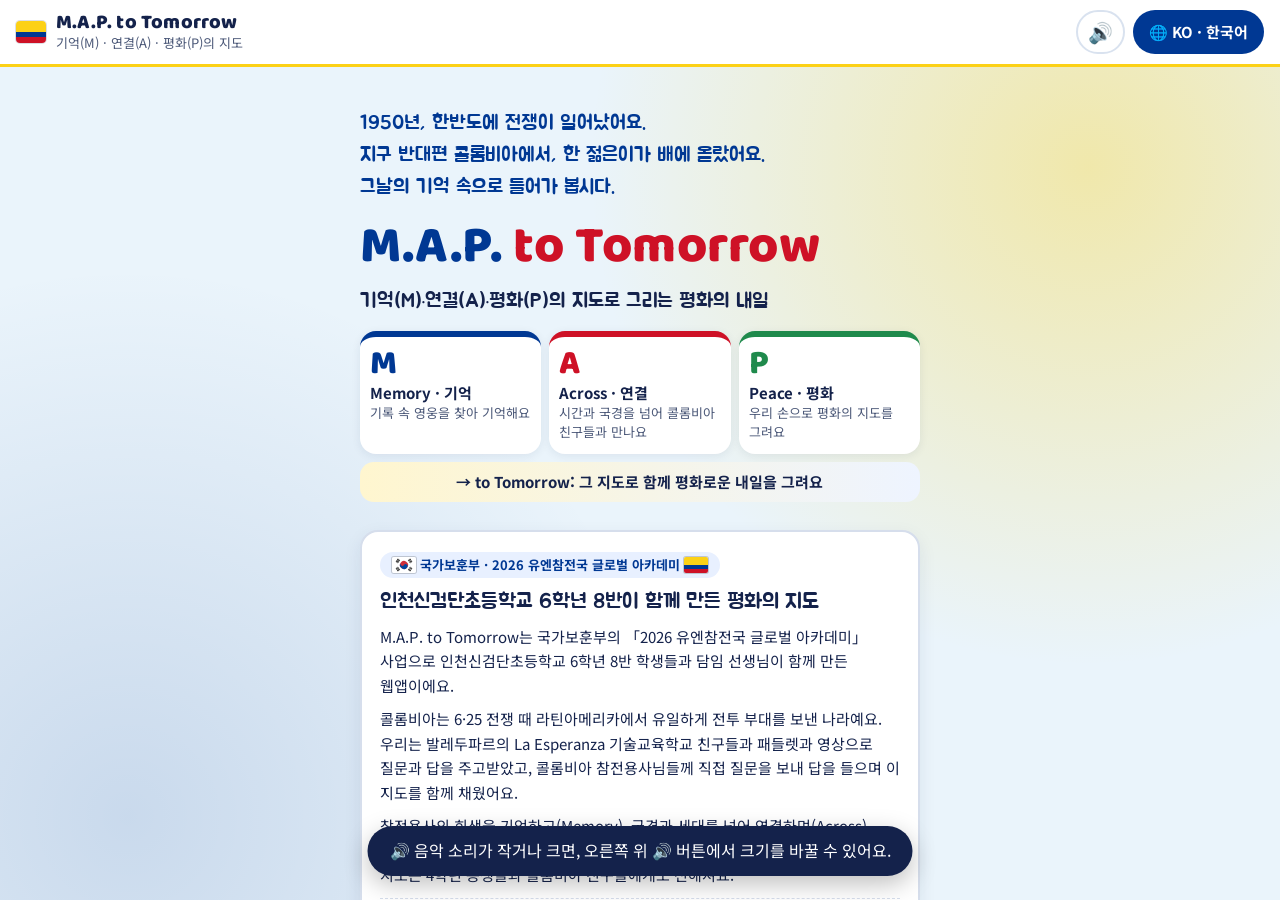
==== commit 5071e524: "ver.3.1: 첫 화면 시작 창(소개 끝까지 읽으면 닉네임 창) · 이어서 할까요? 창(여정 코드 표시) · 부제에 M.A.P. 약자" ====
--- a/index.html
+++ b/index.html
@@ -48,29 +48,19 @@
         <!-- M.A.P.의 뜻 -->
         <div class="map-letters" id="mapLetters"></div>
         <p class="start-lead" data-i18n="startLead"></p>
-
-        <!-- 이 기기에 저장된 여정 -->
-        <div id="savedBox" class="saved-box" hidden>
-          <h2 class="box-title" data-i18n="savedTitle"></h2>
-          <ul id="savedList" class="saved-list"></ul>
-        </div>
-
-        <!-- 새로 시작: 닉네임 -->
-        <form id="startForm" class="start-form" autocomplete="off" novalidate>
-          <h2 class="box-title" data-i18n="newTitle"></h2>
-          <label for="nickInput" data-i18n="nickLabel"></label>
-          <input id="nickInput" name="nickname" type="text" autocomplete="off" spellcheck="false">
-          <p class="nick-guide" data-i18n="nickGuide"></p>
-          <p class="nick-guide report-note" id="reportNote" data-i18n="reportNote" hidden></p>
-          <button id="startBtn" class="btn btn-go" type="submit" data-i18n="startBtn"></button>
-          <p id="startError" class="form-error" role="alert"></p>
-        </form>
+        <p class="scroll-hint" data-i18n="scrollHint"></p>
 
         <!-- 이 게임을 만든 까닭 (M.A.P. to Tomorrow의 취지) -->
         <details class="fold about-fold" id="aboutFold" open>
           <summary data-i18n="aboutTitle"></summary>
           <div class="fold-body" id="aboutBody"></div>
         </details>
+
+        <!-- 소개를 다 읽으면: 여정 시작 (여기까지 내려오면 닉네임 창이 저절로 열려요) -->
+        <div class="start-cta" id="startCta">
+          <p class="start-cta-text" data-i18n="ctaText"></p>
+          <button id="openStart" class="btn btn-go" type="button" data-i18n="startBtn"></button>
+        </div>
 
         <!-- 코드로 이어 하기 -->
         <details class="fold" id="resumeFold">
@@ -97,6 +87,28 @@
             <p id="teacherError" class="form-error" role="alert"></p>
           </form>
         </details>
+
+        <!-- 🪟 시작 창: 이어서 할까요? / 새로 시작(닉네임) -->
+        <div id="startModal" class="start-modal" hidden role="dialog" aria-modal="true">
+          <div class="start-modal-card">
+            <button id="startModalClose" class="icon-btn start-modal-x" type="button" aria-label="✕">✕</button>
+            <div id="savedBox" class="saved-box" hidden>
+              <h2 class="box-title" data-i18n="resumeAsk"></h2>
+              <ul id="savedList" class="saved-list"></ul>
+              <button id="showNew" class="btn btn-ghost btn-sm" type="button" data-i18n="newStartBtn"></button>
+            </div>
+            <form id="startForm" class="start-form" autocomplete="off" novalidate>
+              <h2 class="box-title" data-i18n="newTitle"></h2>
+              <label for="nickInput" data-i18n="nickLabel"></label>
+              <input id="nickInput" name="nickname" type="text" autocomplete="off" spellcheck="false">
+              <p class="nick-guide" data-i18n="nickGuide"></p>
+              <p class="nick-guide report-note" id="reportNote" data-i18n="reportNote" hidden></p>
+              <button id="startBtn" class="btn btn-go" type="submit" data-i18n="startBtn"></button>
+              <p id="startError" class="form-error" role="alert"></p>
+            </form>
+            <button id="toResumeCode" class="text-link start-modal-link" type="button" data-i18n="otherDeviceLink"></button>
+          </div>
+        </div>
 
         <!-- © 만든 사람 -->
         <footer class="site-credit">© 2026 찐찐쌤 · <a href="https://jincerely.tistory.com" target="_blank" rel="noopener">jincerely.tistory.com</a></footer>
--- a/css/style.css
+++ b/css/style.css
@@ -1252,3 +1252,41 @@
 .cr-word { font-family: 'Baloo 2', 'Jua', sans-serif; font-size: 18px; color: #ffd23f; margin-right: 10px; }
 .cr-line { display: block; }
 .cr-logo-end { margin-top: 36px; font-size: clamp(26px, 6vw, 40px); }
+
+.cr-names-all { max-width: 520px; margin: 0 auto; line-height: 1.9; }
+
+/* 엔딩 질문: 한국어·영어 함께 */
+.q-also { margin: 6px 0 0; font-size: .95em; line-height: 1.5; color: #4a5a85; font-style: italic; }
+
+/* 작전 지점을 연 동안에는 현재 위치 이름표만 (두 이름표가 겹쳐 보이지 않게) */
+#map:has(#focusLayer .m-focus-label) .m-next-label { display: none; }
+
+/* 모둠 작품 제목은 한 줄씩 (넓은 화면) */
+.cr-sec.cr-works { max-width: 980px; }
+@media (min-width: 760px) { .cr-works p { white-space: nowrap; font-size: 18px; } }
+
+/* 크레딧 이름은 한 덩어리로 (로마자와 한글 사이에서 줄이 바뀌지 않게) */
+.cr-nm { white-space: nowrap; }
+.cr-sec { max-width: 760px; }
+
+/* 버튼 글자 세로 가운데 맞춤: Jua 글꼴은 한글이 1~2px 위로 떠 보여요 → 위 여백을 조금 더 (아래 그림자 있는 버튼은 조금 더) */
+.btn { padding-top: 12px; padding-bottom: 8px; }
+.btn-go, .btn-blue { padding-top: 13px; padding-bottom: 7px; }
+.btn-sm { padding-top: 8px; padding-bottom: 4px; }
+.btn-sm.btn-go, .btn-sm.btn-blue { padding-top: 9px; padding-bottom: 3px; }
+/* O·X 글자도 세로 가운데로 (Baloo 2 글꼴은 살짝 위로 떠요) */
+.ox button { padding-top: .08em; }
+
+/* 🪟 첫 화면 시작 창 (이어서 할까요? / 닉네임) */
+.start-modal { position: fixed; inset: 0; z-index: 900; display: grid; place-items: center; padding: 16px; background: rgba(11,20,48,.55); }
+.start-modal-card { position: relative; width: min(520px, 100%); max-height: calc(100vh - 32px); overflow-y: auto; background: var(--paper, #fff); border-radius: 22px; padding: 26px 22px 18px; box-shadow: 0 18px 50px rgba(11,20,48,.35); }
+.start-modal-card .saved-box, .start-modal-card .start-form { margin: 0; box-shadow: none; border: 0; padding: 0; }
+.start-modal-x { position: absolute; top: 10px; right: 10px; }
+.start-modal-card #showNew { margin-top: 12px; width: 100%; }
+.start-modal-link { display: block; margin: 16px auto 0; font-size: 14px; }
+body.modal-open { overflow: hidden; }
+.scroll-hint { margin: 10px 0 0; font-size: 15px; color: var(--ink-soft); animation: hint-bob 1.6s ease-in-out infinite; }
+@keyframes hint-bob { 50% { transform: translateY(4px); } }
+.start-cta { margin: 22px auto 10px; padding: 22px 18px; max-width: 640px; text-align: center; border-radius: 20px; background: #fff7d6; border: 2px solid var(--co-yellow, #ffcd00); }
+.start-cta-text { margin: 0 0 14px; font-family: var(--display); font-size: 20px; line-height: 1.4; text-wrap: balance; }
+@media (prefers-reduced-motion: reduce) { .scroll-hint { animation: none; } }
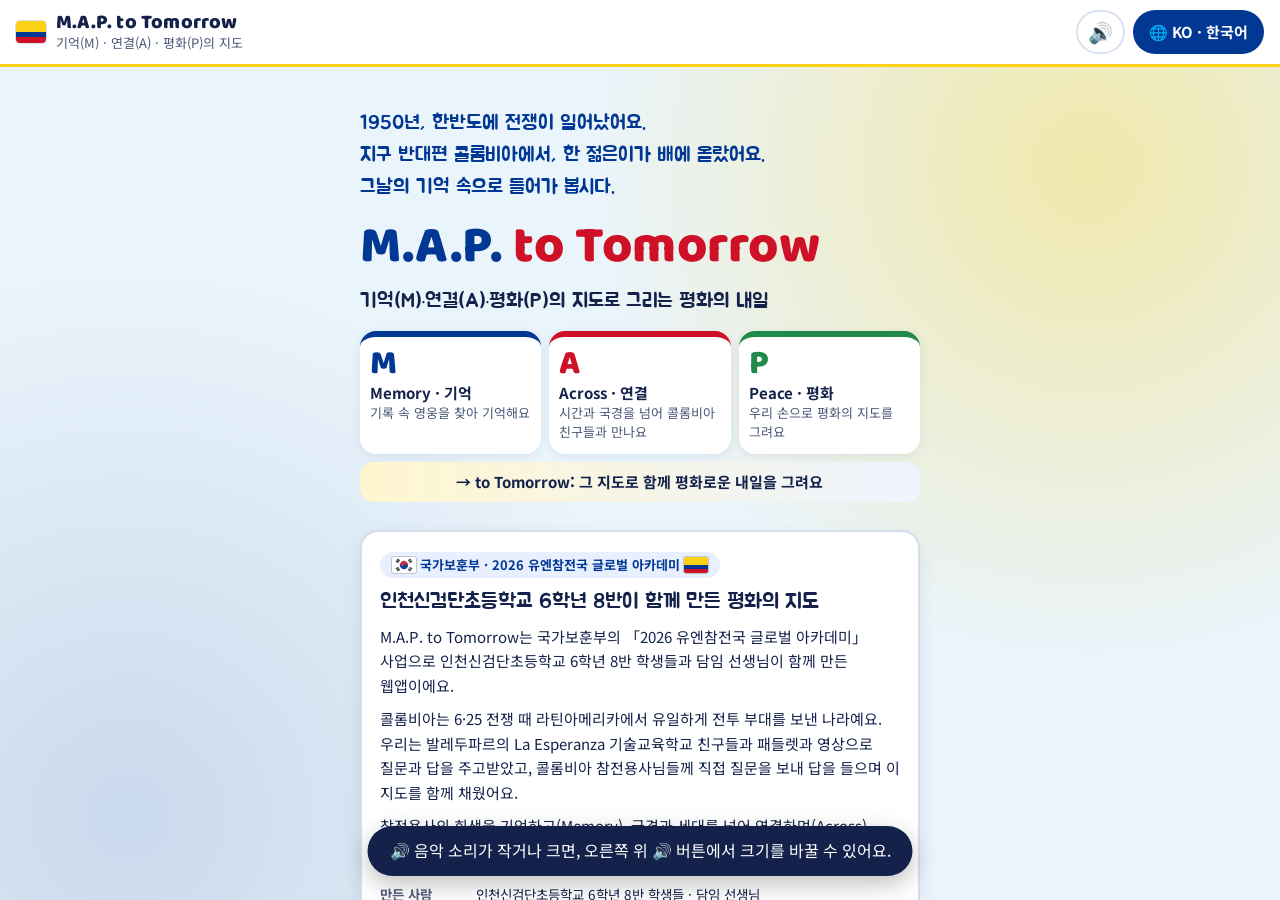
==== commit 8093ce06: "ver.3.2: 첫 화면 닉네임 칸을 소개 끝에 바로 (스크롤 팝업 없앰) · 소개 문장 정리" ====
--- a/index.html
+++ b/index.html
@@ -56,10 +56,19 @@
           <div class="fold-body" id="aboutBody"></div>
         </details>
 
-        <!-- 소개를 다 읽으면: 여정 시작 (여기까지 내려오면 닉네임 창이 저절로 열려요) -->
+        <!-- 소개를 다 읽으면: 닉네임 정하고 여정 시작 -->
         <div class="start-cta" id="startCta">
           <p class="start-cta-text" data-i18n="ctaText"></p>
-          <button id="openStart" class="btn btn-go" type="button" data-i18n="startBtn"></button>
+        <form id="startForm" class="start-form" autocomplete="off" novalidate>
+          <h2 class="box-title" data-i18n="newTitle"></h2>
+          <label for="nickInput" data-i18n="nickLabel"></label>
+          <input id="nickInput" name="nickname" type="text" autocomplete="off" spellcheck="false">
+          <p class="nick-guide" data-i18n="nickGuide"></p>
+          <p class="nick-guide report-note" id="reportNote" data-i18n="reportNote" hidden></p>
+          <button id="startBtn" class="btn btn-go" type="submit" data-i18n="startBtn"></button>
+          <p id="startError" class="form-error" role="alert"></p>
+        </form>
+          <button class="text-link start-modal-link" type="button" data-i18n="otherDeviceLink" data-to-resume></button>
         </div>
 
         <!-- 코드로 이어 하기 -->
@@ -97,16 +106,7 @@
               <ul id="savedList" class="saved-list"></ul>
               <button id="showNew" class="btn btn-ghost btn-sm" type="button" data-i18n="newStartBtn"></button>
             </div>
-            <form id="startForm" class="start-form" autocomplete="off" novalidate>
-              <h2 class="box-title" data-i18n="newTitle"></h2>
-              <label for="nickInput" data-i18n="nickLabel"></label>
-              <input id="nickInput" name="nickname" type="text" autocomplete="off" spellcheck="false">
-              <p class="nick-guide" data-i18n="nickGuide"></p>
-              <p class="nick-guide report-note" id="reportNote" data-i18n="reportNote" hidden></p>
-              <button id="startBtn" class="btn btn-go" type="submit" data-i18n="startBtn"></button>
-              <p id="startError" class="form-error" role="alert"></p>
-            </form>
-            <button id="toResumeCode" class="text-link start-modal-link" type="button" data-i18n="otherDeviceLink"></button>
+            <button id="toResumeCode" class="text-link start-modal-link" type="button" data-i18n="otherDeviceLink" data-to-resume></button>
           </div>
         </div>
 
--- a/css/style.css
+++ b/css/style.css
@@ -1290,3 +1290,6 @@
 .start-cta { margin: 22px auto 10px; padding: 22px 18px; max-width: 640px; text-align: center; border-radius: 20px; background: #fff7d6; border: 2px solid var(--co-yellow, #ffcd00); }
 .start-cta-text { margin: 0 0 14px; font-family: var(--display); font-size: 20px; line-height: 1.4; text-wrap: balance; }
 @media (prefers-reduced-motion: reduce) { .scroll-hint { animation: none; } }
+
+/* 소개 끝 닉네임 칸 */
+.start-cta .start-form { margin: 0 auto; max-width: 460px; text-align: left; background: var(--paper, #fff); border-radius: 16px; padding: 18px; box-shadow: none; }
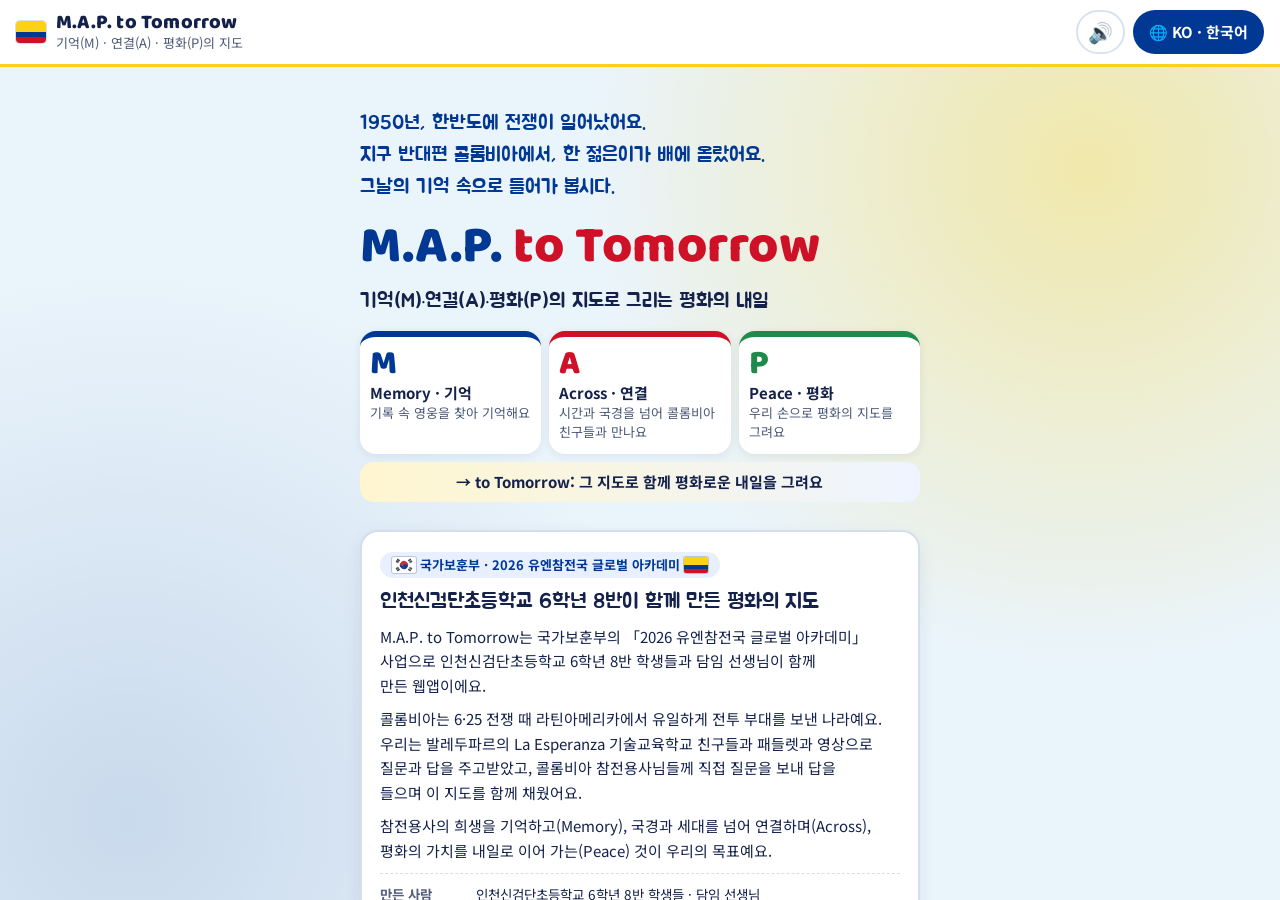
==== commit 8e3754cc: "첫 화면 「추모하기」·11월 11일 「부산을 향하여」·「아카이브 탐험」 추가 - 🕊️ 추모하기: 게임을 처음부터 하지 않아도 첫 화면에서 바로 꽃 놓기 + 1분 묵념 + 추모 한마" ====
--- a/index.html
+++ b/index.html
@@ -56,6 +56,16 @@
           <div class="fold-body" id="aboutBody"></div>
         </details>
 
+        <!-- 🕊️ 게임과 따로: 언제든 추모하기 · 아카이브 탐험 (여정을 끝낸 친구들도) -->
+        <div class="start-quick" id="startQuick">
+          <p class="ttb-soon" id="ttbSoon" hidden></p>
+          <p class="start-quick-lead" data-i18n="quickLead"></p>
+          <div class="start-quick-btns">
+            <button class="btn btn-go" type="button" id="quickTribute" data-i18n="quickTribute"></button>
+            <button class="btn btn-blue" type="button" id="quickArchive" data-i18n="quickArchive"></button>
+          </div>
+        </div>
+
         <!-- 소개를 다 읽으면: 닉네임 정하고 여정 시작 -->
         <div class="start-cta" id="startCta">
           <p class="start-cta-text" data-i18n="ctaText"></p>
--- a/css/style.css
+++ b/css/style.css
@@ -38,7 +38,7 @@
   font-size: 18px;
   line-height: 1.6;
   word-break: keep-all;          /* 한국어 단어 중간에서 줄이 바뀌지 않게 */
-  overflow-wrap: anywhere;
+  overflow-wrap: break-word;     /* 한 단어가 칸보다 길 때(긴 주소 등)만 끊어요 */
   -webkit-tap-highlight-color: transparent;
 }
 [hidden] { display: none !important; }
@@ -1293,3 +1293,150 @@
 
 /* 소개 끝 닉네임 칸 */
 .start-cta .start-form { margin: 0 auto; max-width: 460px; text-align: left; background: var(--paper, #fff); border-radius: 16px; padding: 18px; box-shadow: none; }
+
+/* ⏰ 추가 활동 (여정 완료 화면) */
+.extra-act { margin: 26px auto 0; max-width: 720px; text-align: left; padding: 18px; border-radius: 20px; background: #f4f7ff; border: 2px dashed #b9c6e8; }
+.extra-act h3 { margin: 0 0 6px; font-family: var(--display); font-weight: 400; font-size: 22px; color: var(--co-blue, #003893); }
+.extra-act-lead { margin: 0 0 12px; color: var(--ink-soft); }
+.extra-act-list { display: grid; gap: 12px; }
+.extra-act-card { display: flex; align-items: flex-start; gap: 12px; padding: 14px; border-radius: 16px; background: #fff; border: 2px solid var(--line, #d6deec); color: inherit; text-decoration: none; transition: border-color .15s, transform .15s; }
+.extra-act-card:hover { border-color: var(--co-blue, #003893); transform: translateY(-1px); }
+.ea-icon { font-size: 28px; line-height: 1; flex: none; }
+.ea-body { flex: 1; min-width: 0; display: grid; gap: 3px; }
+.ea-body b { font-size: 17px; }
+.ea-body small { color: var(--ink-soft); font-size: 13px; }
+.ea-body em { font-style: normal; font-size: 14px; color: #8a5a00; background: #fff4cf; border-radius: 8px; padding: 4px 8px; justify-self: start; }
+.ea-go { flex: none; align-self: center; font-family: var(--display); font-size: 16px; color: var(--co-blue, #003893); white-space: nowrap; }
+@media (max-width: 520px) { .extra-act-card { flex-wrap: wrap; } .ea-go { align-self: flex-end; margin-left: auto; } }
+
+/* 단어 단위 줄바꿈: 앱 전체 (버튼·입력칸·표·팝업까지) */
+*, *::before, *::after { word-break: keep-all; }
+
+/* 의미 단위 줄바꿈: 묶음(.mu)은 가능하면 한 줄에 함께, 너무 길면 그 안에서 낱말 단위로 */
+.mu { display: inline-block; max-width: 100%; text-indent: 0; }
+.mu-box { text-wrap: pretty; }
+
+/* 💻/📱 시작 화면 기기 고르기 */
+.mode-pick { margin: 4px 0 14px; }
+.mode-label { display: block; font-weight: 700; margin-bottom: 6px; }
+.mode-btns { display: grid; grid-template-columns: 1fr 1fr; gap: 8px; }
+.mode-btns button { min-height: 46px; border-radius: 12px; border: 2px solid #d7dcef; background: #fff; font: inherit; font-weight: 700; cursor: pointer; color: inherit; display: flex; align-items: center; justify-content: center; gap: 6px; }
+.mode-btns button.on { border-color: var(--co-blue, #003893); background: #eaf0ff; color: var(--co-blue, #003893); }
+.mode-help { display: block; margin-top: 6px; color: #5b6275; font-size: 13px; }
+/* 📝 3·4학년 체험 설문 */
+.js-wrap { max-width: 720px; margin: 0 auto; }
+.js-q { border: 2px solid #e3e7f3; border-radius: 16px; padding: 14px 14px 16px; margin: 0 0 14px; background: #fff; min-width: 0; }
+.js-q.miss { border-color: #d62839; background: #fff5f6; }
+.js-q legend { font-weight: 800; font-size: 17px; line-height: 1.45; padding: 0 6px; display: flex; flex-wrap: wrap; align-items: center; gap: 6px; }
+.js-n { display: inline-flex; align-items: center; justify-content: center; width: 26px; height: 26px; border-radius: 50%; background: var(--co-blue, #003893); color: #fff; font-size: 14px; }
+.js-tag { font-style: normal; font-size: 12px; font-weight: 700; border-radius: 999px; padding: 2px 8px; }
+.js-tag.need { background: #ffe1e5; color: #b0182b; }
+.js-tag.opt { background: #eef1f7; color: #5b6275; }
+.js-many { display: block; color: #5b6275; margin: 2px 0 8px; }
+.js-opts { display: flex; flex-wrap: wrap; gap: 8px; margin-top: 6px; }
+.js-opts.js-col { display: grid; grid-template-columns: repeat(auto-fill, minmax(min(100%, 260px), 1fr)); }
+.js-opt { min-height: 48px; padding: 10px 14px; border-radius: 12px; border: 2px solid #d7dcef; background: #f8f9fd; font: inherit; font-size: 16px; text-align: left; cursor: pointer; color: inherit; line-height: 1.35; }
+.js-opt.on { border-color: var(--co-blue, #003893); background: #e3ebff; font-weight: 700; }
+.js-opt.on::before { content: '✔ '; color: var(--co-blue, #003893); }
+.js-opt:disabled { cursor: default; opacity: .85; }
+.js-scale { display: grid; grid-template-columns: repeat(5, 1fr); gap: 8px; margin-top: 8px; }
+.js-face { display: flex; flex-direction: column; align-items: center; justify-content: center; text-align: center; padding: 8px 4px; }
+.js-face span { font-size: 30px; line-height: 1.1; }
+.js-face.on::before { content: none; }
+.js-scale-ends { display: flex; justify-content: space-between; gap: 8px; margin-top: 6px; color: #5b6275; }
+.js-text { width: 100%; box-sizing: border-box; border: 2px solid #d7dcef; border-radius: 12px; padding: 10px 12px; font: inherit; font-size: 16px; margin-top: 6px; resize: vertical; }
+.js-done { background: #e6f6ea; border: 2px solid #3a9b55; border-radius: 12px; padding: 10px 14px; font-weight: 700; }
+
+/* 🎖️ 답변 영상 끝까지 보기 */
+.vet-watch { margin: 6px 0 0; font-size: 14px; color: #5b6275; }
+.vet-watch.ok { color: #2f7d46; font-weight: 700; }
+.vet-tabs button.seen::after { content: ' ✓'; color: #2f7d46; }
+.link-note { display: block; margin-top: 4px; color: #5b6275; }
+.portfolio-box { text-align: center; margin: 18px auto 0; }
+/* 📄 내 기록 인쇄 (포트폴리오) */
+#printArea { display: none; }
+@media print {
+  body.printing > *:not(#printArea) { display: none !important; }
+  body.printing #printArea { display: block; color: #000; font-size: 12pt; line-height: 1.5; padding: 0 8mm; }
+  #printArea h1 { font-size: 20pt; margin: 0 0 4pt; }
+  #printArea h2 { font-size: 14pt; margin: 14pt 0 6pt; }
+  #printArea h3 { font-size: 12pt; margin: 10pt 0 4pt; }
+  #printArea p { margin: 2pt 0; }
+  #printArea .pf-meta { color: #333; }
+  #printArea .pf-q { break-inside: avoid; border-top: 1px solid #ccc; padding-top: 6pt; }
+  #printArea .pf-cert { break-before: page; text-align: center; }
+  #printArea .pf-cert img { max-width: 100%; max-height: 250mm; }
+  #printArea .pf-foot { margin-top: 12pt; color: #555; font-size: 10pt; }
+}
+/* ---------- 🕊️ 가상 방문·추모 (⑫ 콜롬비아군 참전기념비) ---------- */
+#incheon.mem-focus .op-pin, #incheon.mem-focus #opFx { opacity: .25; pointer-events: none; }
+#incheon.mem-focus #inchMemStar { stroke-width: 3; transform-box: fill-box; transform-origin: center; animation: memStar 1.6s ease-in-out infinite; }
+@keyframes memStar { 50% { transform: scale(1.6); } }
+.visit-part { margin: 14px 0 6px; padding-top: 12px; border-top: 2px dashed #e4e0d4; }
+.visit-part:first-of-type { border-top: 0; padding-top: 0; }
+.visit-part h4 { margin: 0 0 8px; font-family: var(--display); font-weight: 400; font-size: 21px; }
+.visit-addr { margin: 0 0 8px; padding: 10px 12px; border-radius: 14px; background: #fffbea; border: 2px solid var(--co-yellow); font-weight: 700; }
+.visit-maps { display: flex; flex-wrap: wrap; gap: 8px; }
+.visit-maps a { text-decoration: none; }
+.visit-scene { border-radius: 18px; overflow: hidden; border: 3px solid #e4e0d4; }
+.visit-scene svg { display: block; width: 100%; height: auto; }
+.vs-sky { fill: #dcecf8; }
+.vs-grass { fill: #9cc98a; }
+.vs-step { fill: #cfc8bb; }
+.vs-sail { fill: #fff; stroke: #c4ccd6; stroke-width: 2; }
+.vs-sail-line { fill: none; stroke: #e1e6ec; stroke-width: 2; }
+.vs-base { fill: #b9b2a6; }
+.vs-bronze { fill: #6e5b44; }
+.vs-sword { stroke: #8a8f96; stroke-width: 3; stroke-linecap: round; }
+.vs-stone { fill: #4a4f57; }
+.vs-text { stroke: #c8ccd2; stroke-width: 2; stroke-linecap: round; }
+.vs-stem { stroke: #3d8a3a; stroke-width: 2; fill: none; }
+.vs-flower { animation: fadeUp .5s ease; }
+.vs-spot { cursor: pointer; outline: none; }
+.vs-ring { fill: rgba(252, 209, 22, .25); stroke: var(--co-yellow); stroke-width: 3; animation: focusPulse 1.4s ease-in-out infinite; }
+.vs-dot { fill: var(--co-yellow); stroke: var(--co-blue); stroke-width: 2; }
+.vs-spot.seen .vs-ring { animation: none; fill: rgba(255, 255, 255, .35); stroke: #fff; }
+.vs-spot.seen .vs-dot { fill: #fff; }
+.vs-spot.sel .vs-dot, .vs-spot:focus-visible .vs-dot { fill: var(--co-red); }
+.visit-spot { margin-top: 10px; padding: 12px 14px; border-radius: 14px; background: #f3f7fc; border-left: 5px solid var(--co-blue); animation: fadeUp .3s ease; }
+.visit-spot p { margin: 4px 0 0; }
+#visitTrib.locked .trib-acts, #visitTrib.locked .trib-row, #visitTrib.locked .trib-label { opacity: .45; }
+.trib-acts { display: flex; flex-wrap: wrap; gap: 10px; margin: 6px 0 12px; }
+.trib-label { display: block; font-weight: 700; margin-bottom: 6px; }
+.trib-row { display: flex; gap: 8px; align-items: flex-start; flex-wrap: wrap; }
+.trib-row textarea { flex: 1 1 220px; min-width: 0; }
+.trib-note { display: block; min-height: 1.2em; margin-top: 4px; color: var(--ok); font-weight: 700; }
+.trib-note.bad { color: var(--no); }
+.trib-row .guess { min-height: 70px; }
+.trib-done { margin: 12px 0 0; padding: 12px 14px; border-radius: 14px; background: #eaf6ea; font-weight: 700; animation: fadeUp .4s ease; }
+/* 묵념하는 동안 화면을 살짝 어둡게 */
+body.silence::after { content: ''; position: fixed; inset: 0; background: rgba(10, 20, 40, .35); pointer-events: none; z-index: 50; animation: fadeUp .6s ease; }
+.guess.is-error { border-color: var(--no); }
+
+/* ---------- 🕊️ 첫 화면: 따로 추모하기 · 아카이브 탐험 ---------- */
+.start-quick { margin: 18px auto 6px; padding: 16px; border-radius: 20px; background: #fffbea; border: 3px solid var(--co-yellow); text-align: center; max-width: 560px; }
+.start-quick-lead { margin: 0 0 10px; }
+.start-quick-btns { display: flex; flex-wrap: wrap; justify-content: center; gap: 10px; }
+.ttb-soon { margin: 0 0 10px; padding: 8px 12px; border-radius: 999px; background: #5b92e5; color: #fff; font-weight: 700; display: inline-block; }
+.ttb-box { margin: 0 0 12px; padding: 14px 16px; border-radius: 16px; background: #eef4fc; border-left: 6px solid #5b92e5; }
+.ttb-box h3 { margin: 0 0 6px; font-size: 19px; }
+.ttb-box p { margin: 4px 0 0; }
+.ttb-box.today { background: #e3eefc; border-left-color: var(--co-blue); }
+.ttb-clock { font-weight: 800; font-size: 20px; color: var(--co-blue); }
+.ttb-clock.now { color: var(--co-red); animation: fadeUp .6s ease infinite alternate; }
+.ttb-busan { margin: 10px 0 6px; font-weight: 700; }
+.trib-btns { margin-top: 8px; }
+.extra-arc { text-align: center; margin: 12px 0 0; }
+/* 🗂️ 아카이브 탐험 */
+.arc-steps { padding-left: 0; list-style: none; margin: 10px 0; }
+.arc-steps > li { margin: 0 0 12px; padding: 12px 14px; border-radius: 14px; background: #f6f4ee; }
+.arc-steps > li > p { margin: 0 0 8px; font-weight: 700; }
+.arc-input { width: 100%; border: 3px solid var(--co-yellow); border-radius: 14px; padding: 10px 14px; font-size: 18px; background: #fffdf3; margin-bottom: 8px; }
+.arc-input:focus { outline: none; border-color: var(--co-blue); }
+.arc-steps .guess { min-height: 90px; }
+.arc-list { list-style: none; padding: 0; margin: 8px 0 0; }
+.arc-list li { padding: 12px 14px; margin-bottom: 8px; border-radius: 14px; background: #f3f7fc; border-left: 5px solid var(--co-blue); }
+.arc-list li small { color: #667; margin-left: 4px; }
+.arc-list li p { margin: 4px 0 8px; }
+.arc-list li.empty { background: transparent; border: 0; color: #667; }
+#infoBody .visit-scene { max-width: 420px; margin: 8px auto; }
